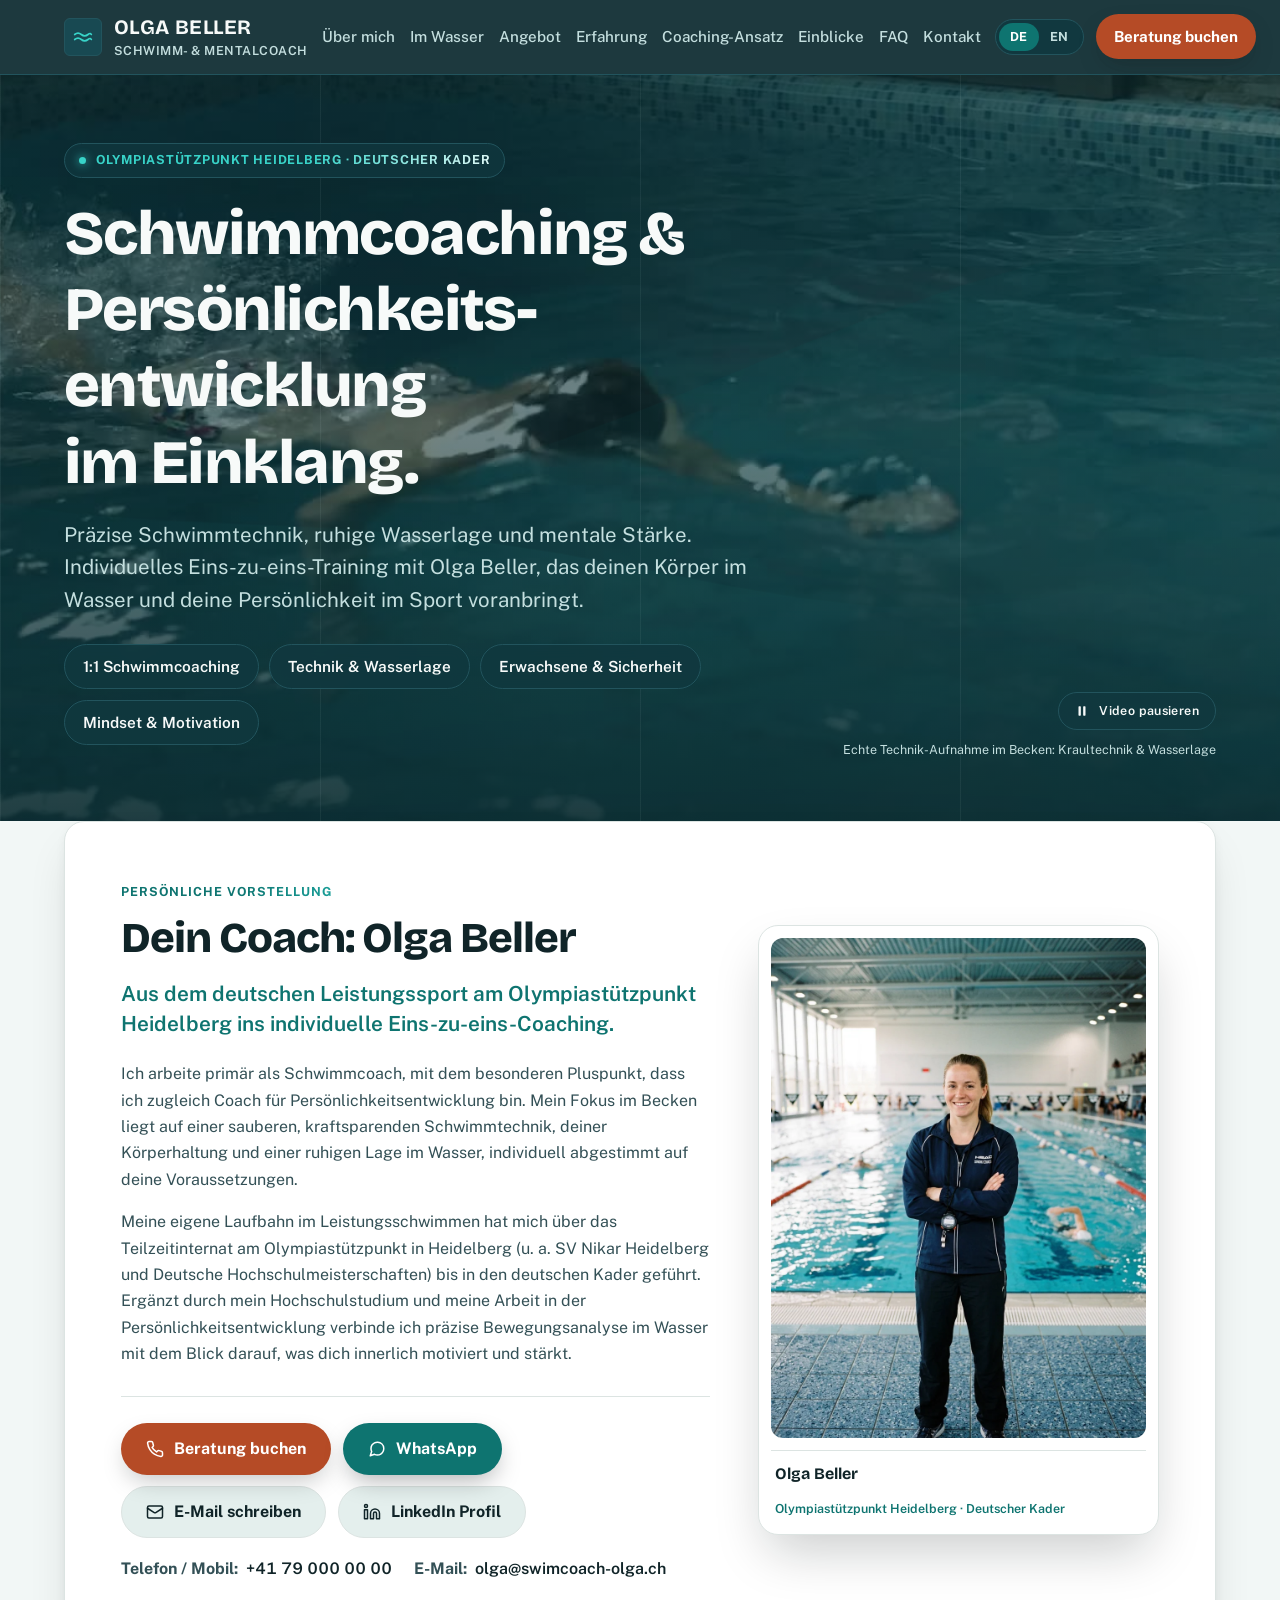
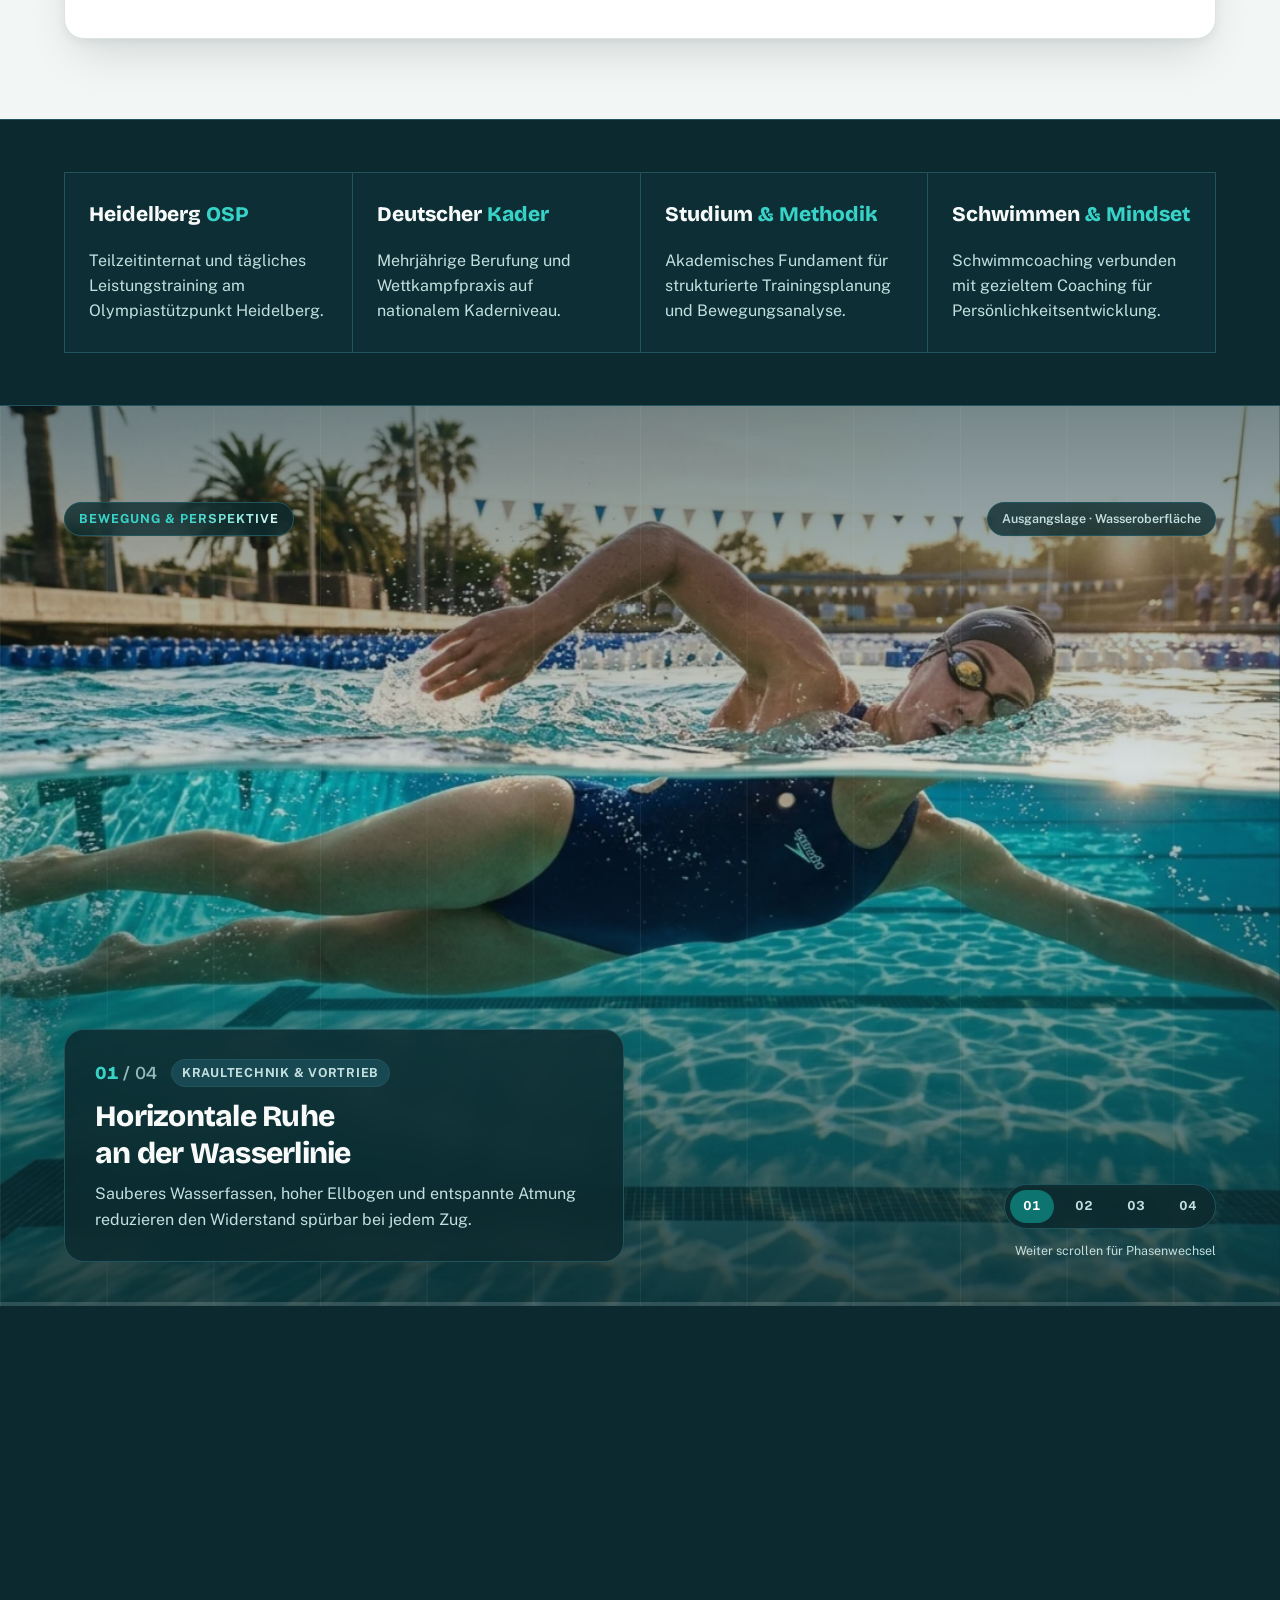
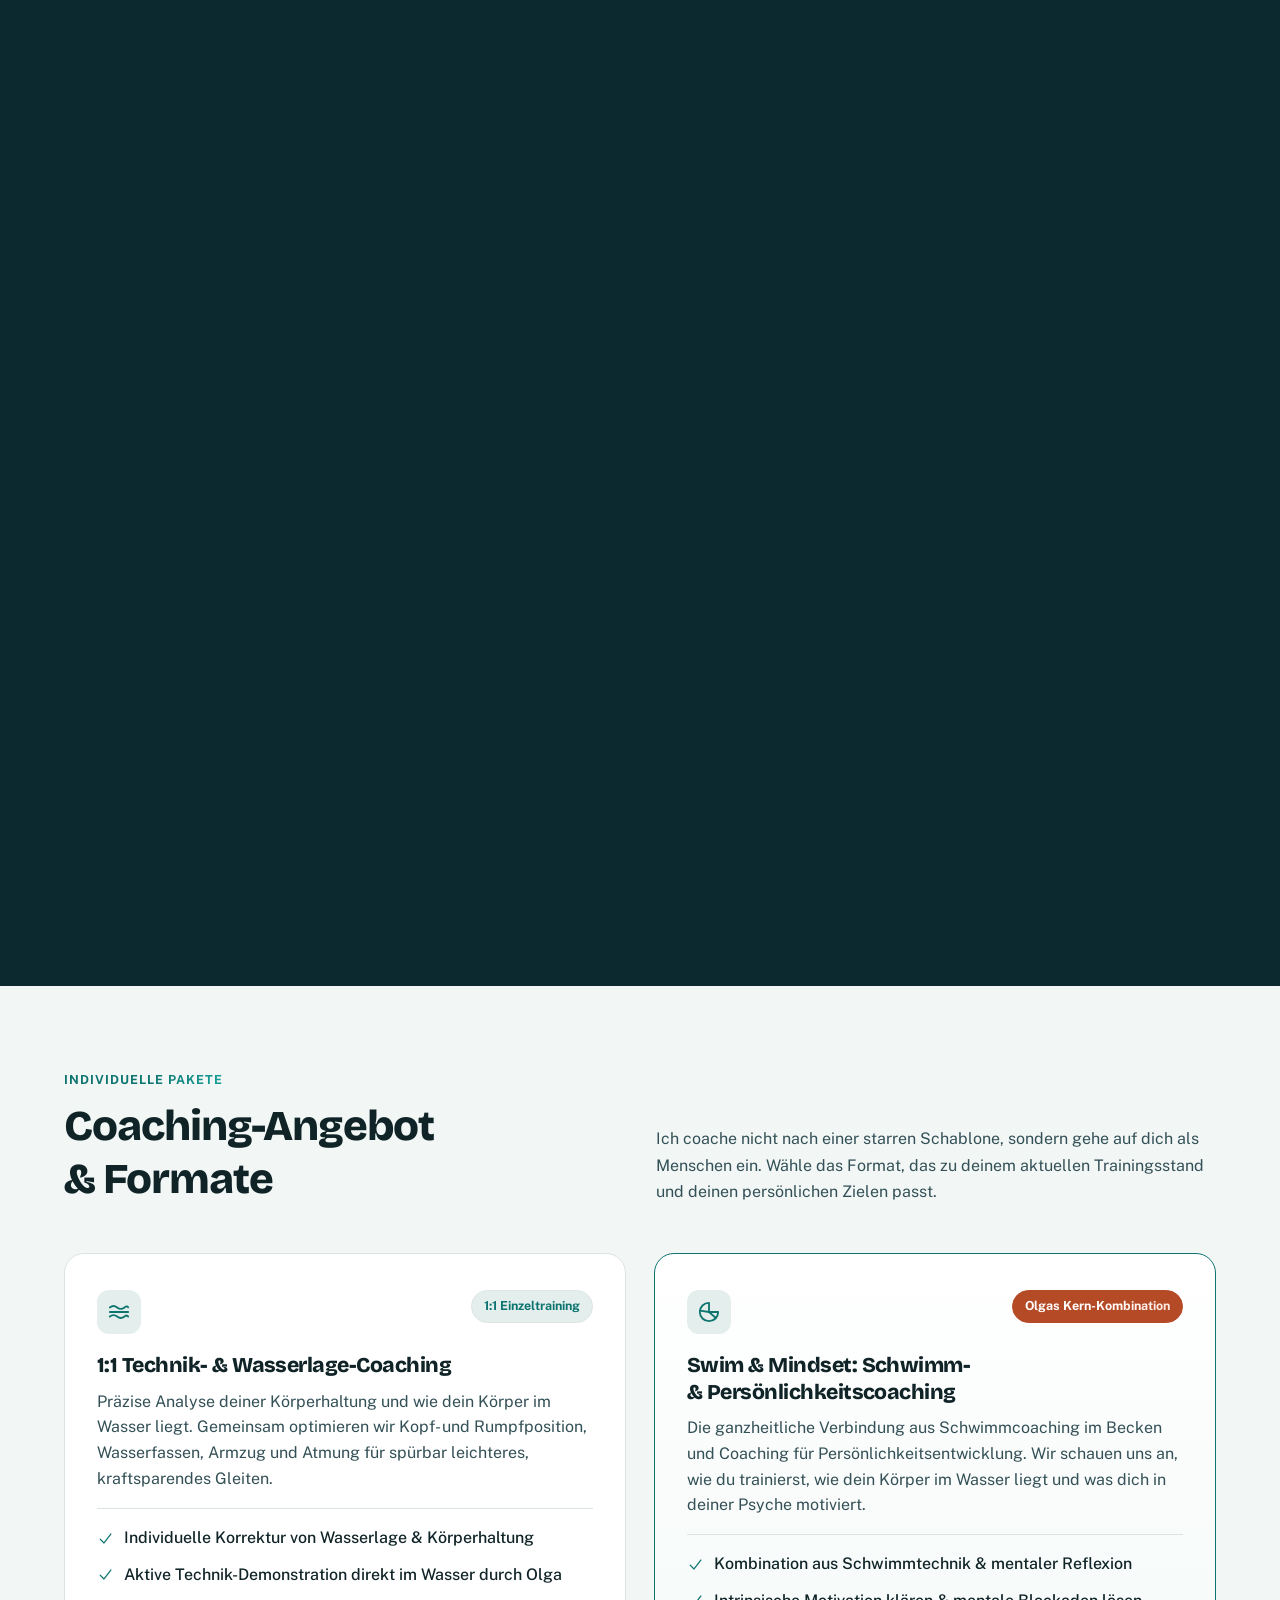
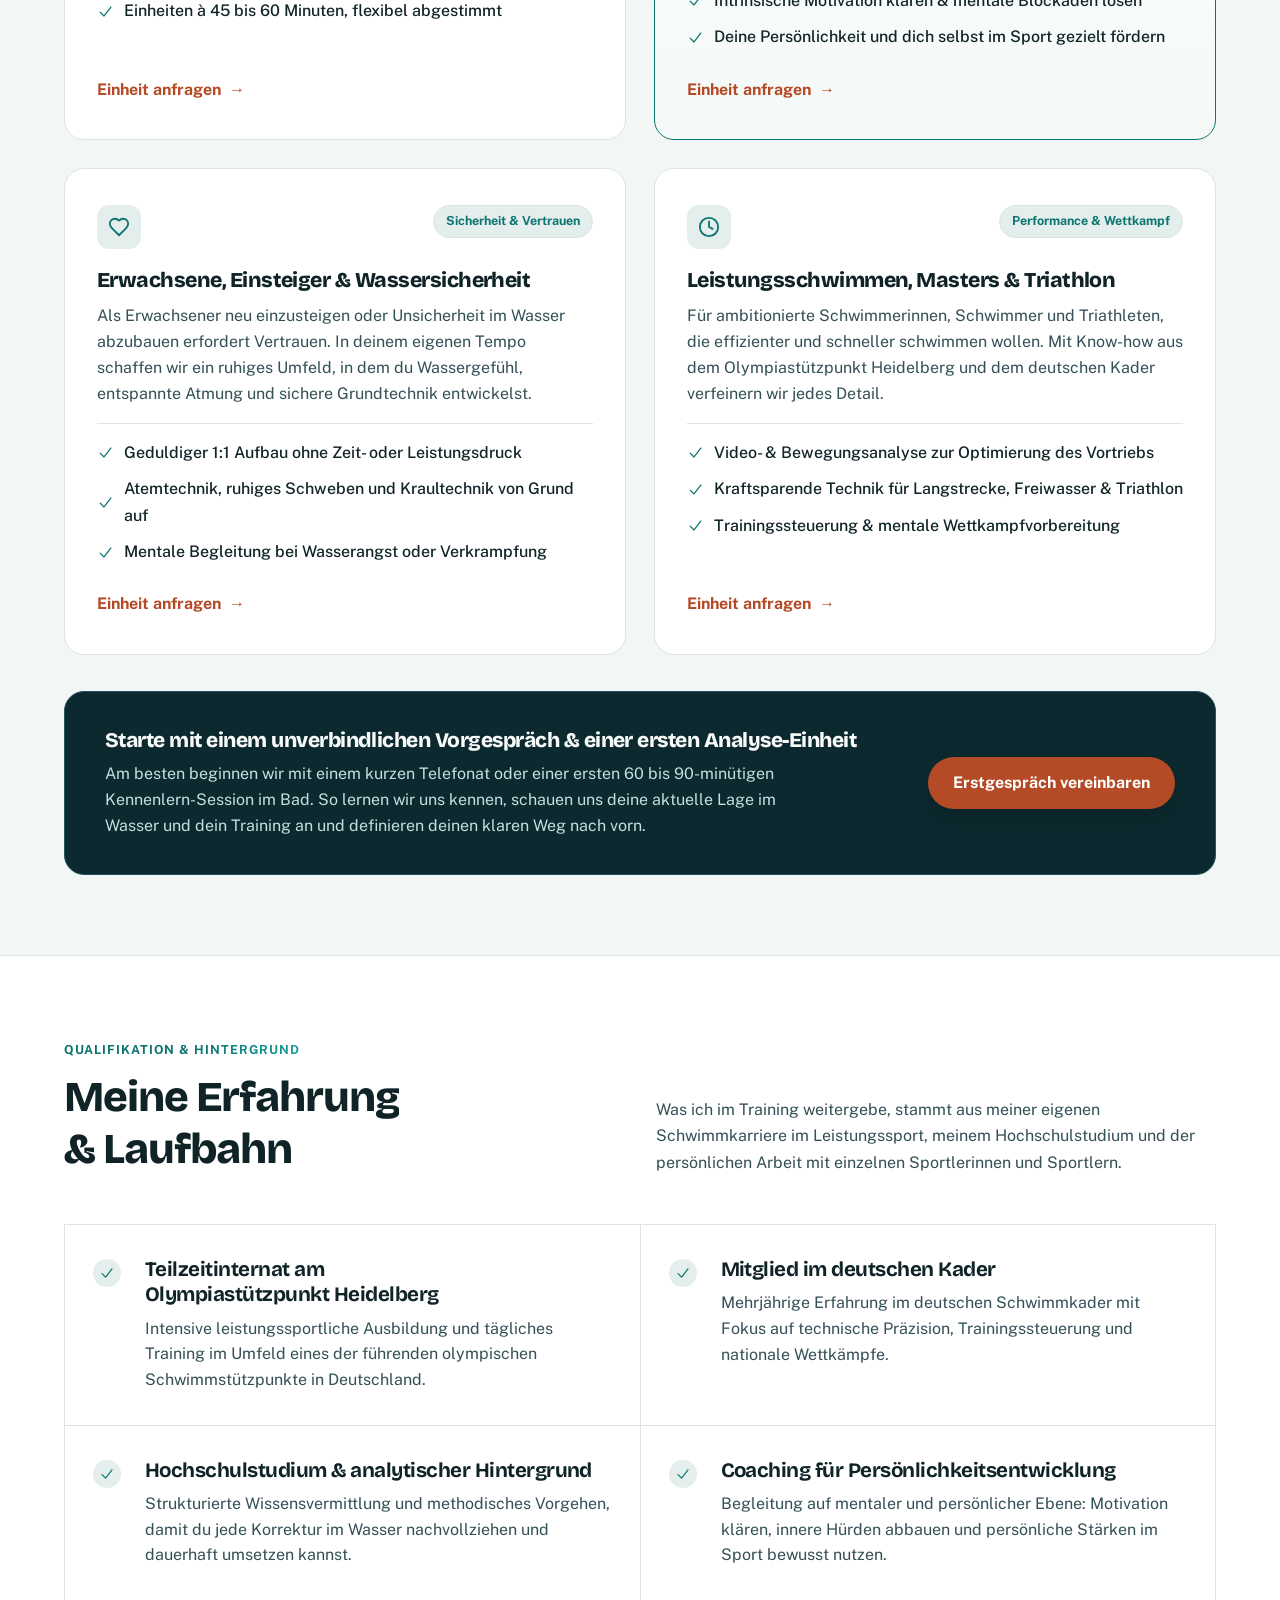
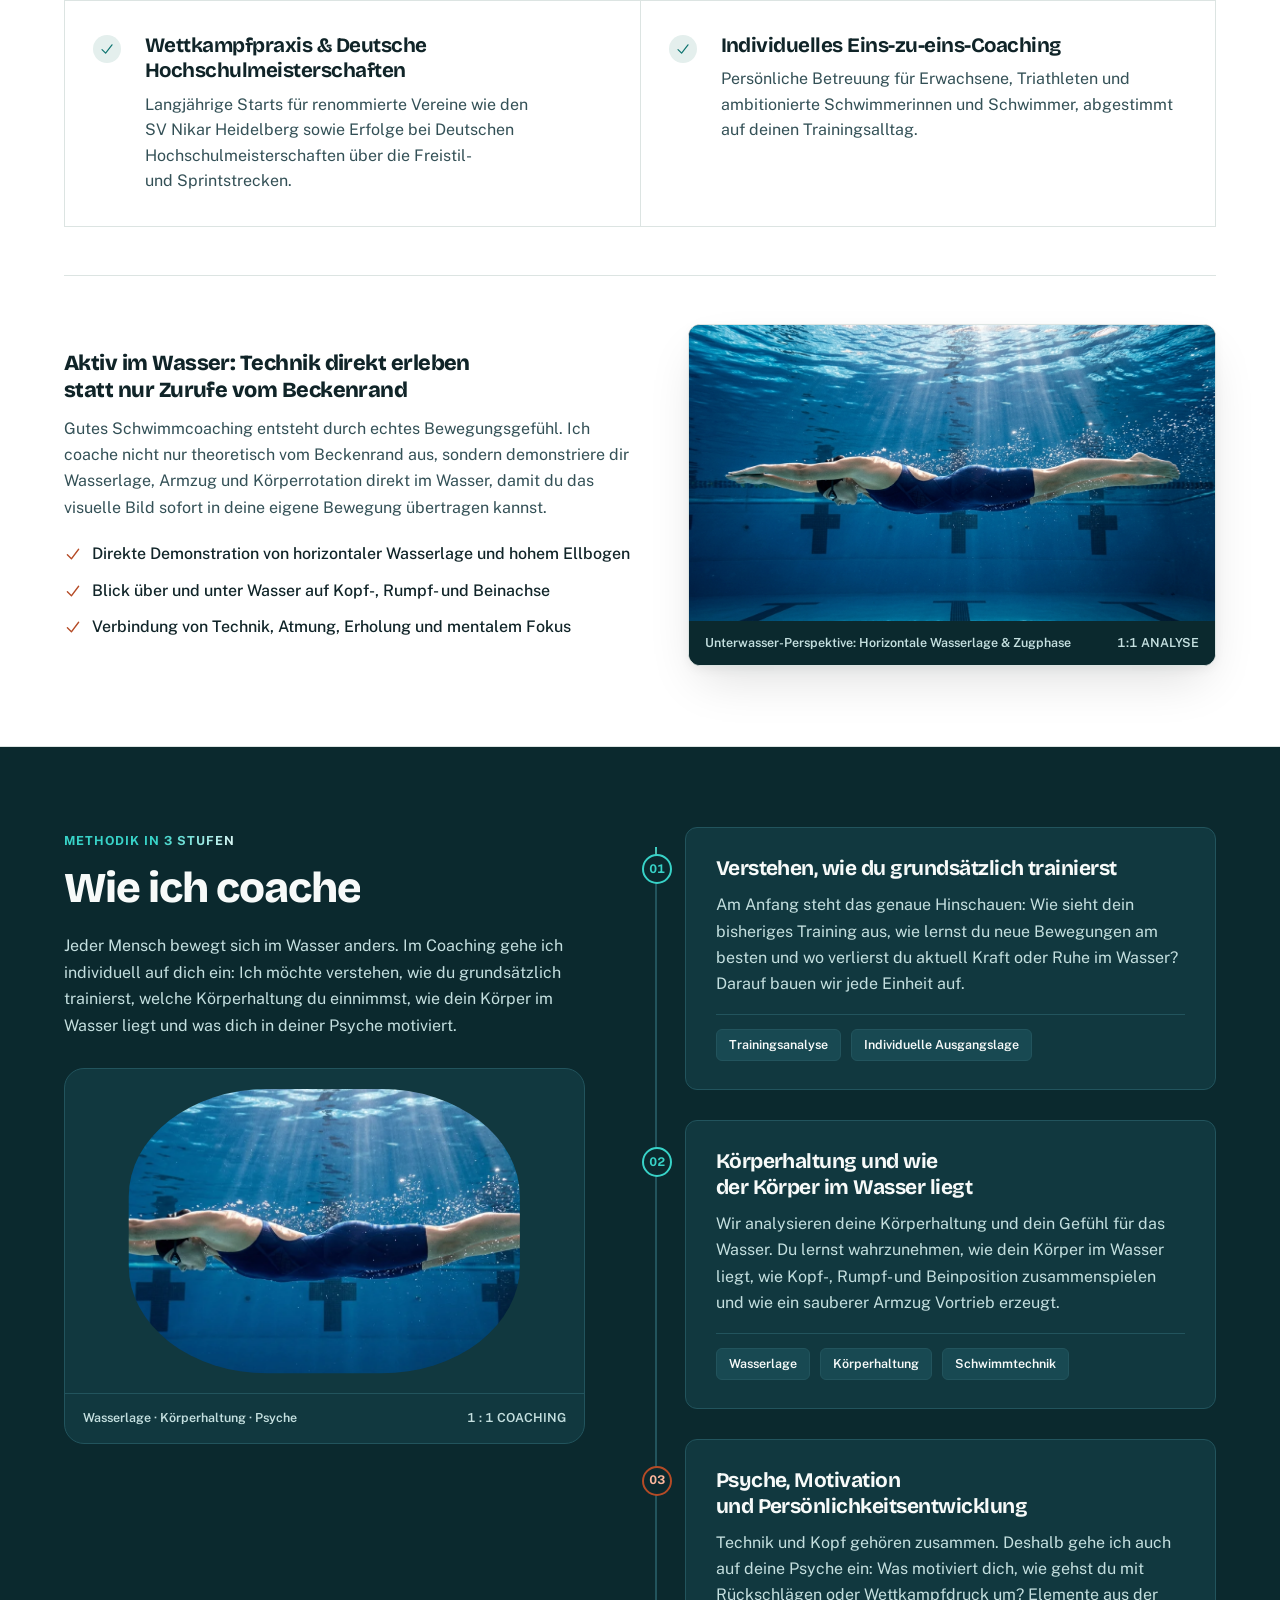
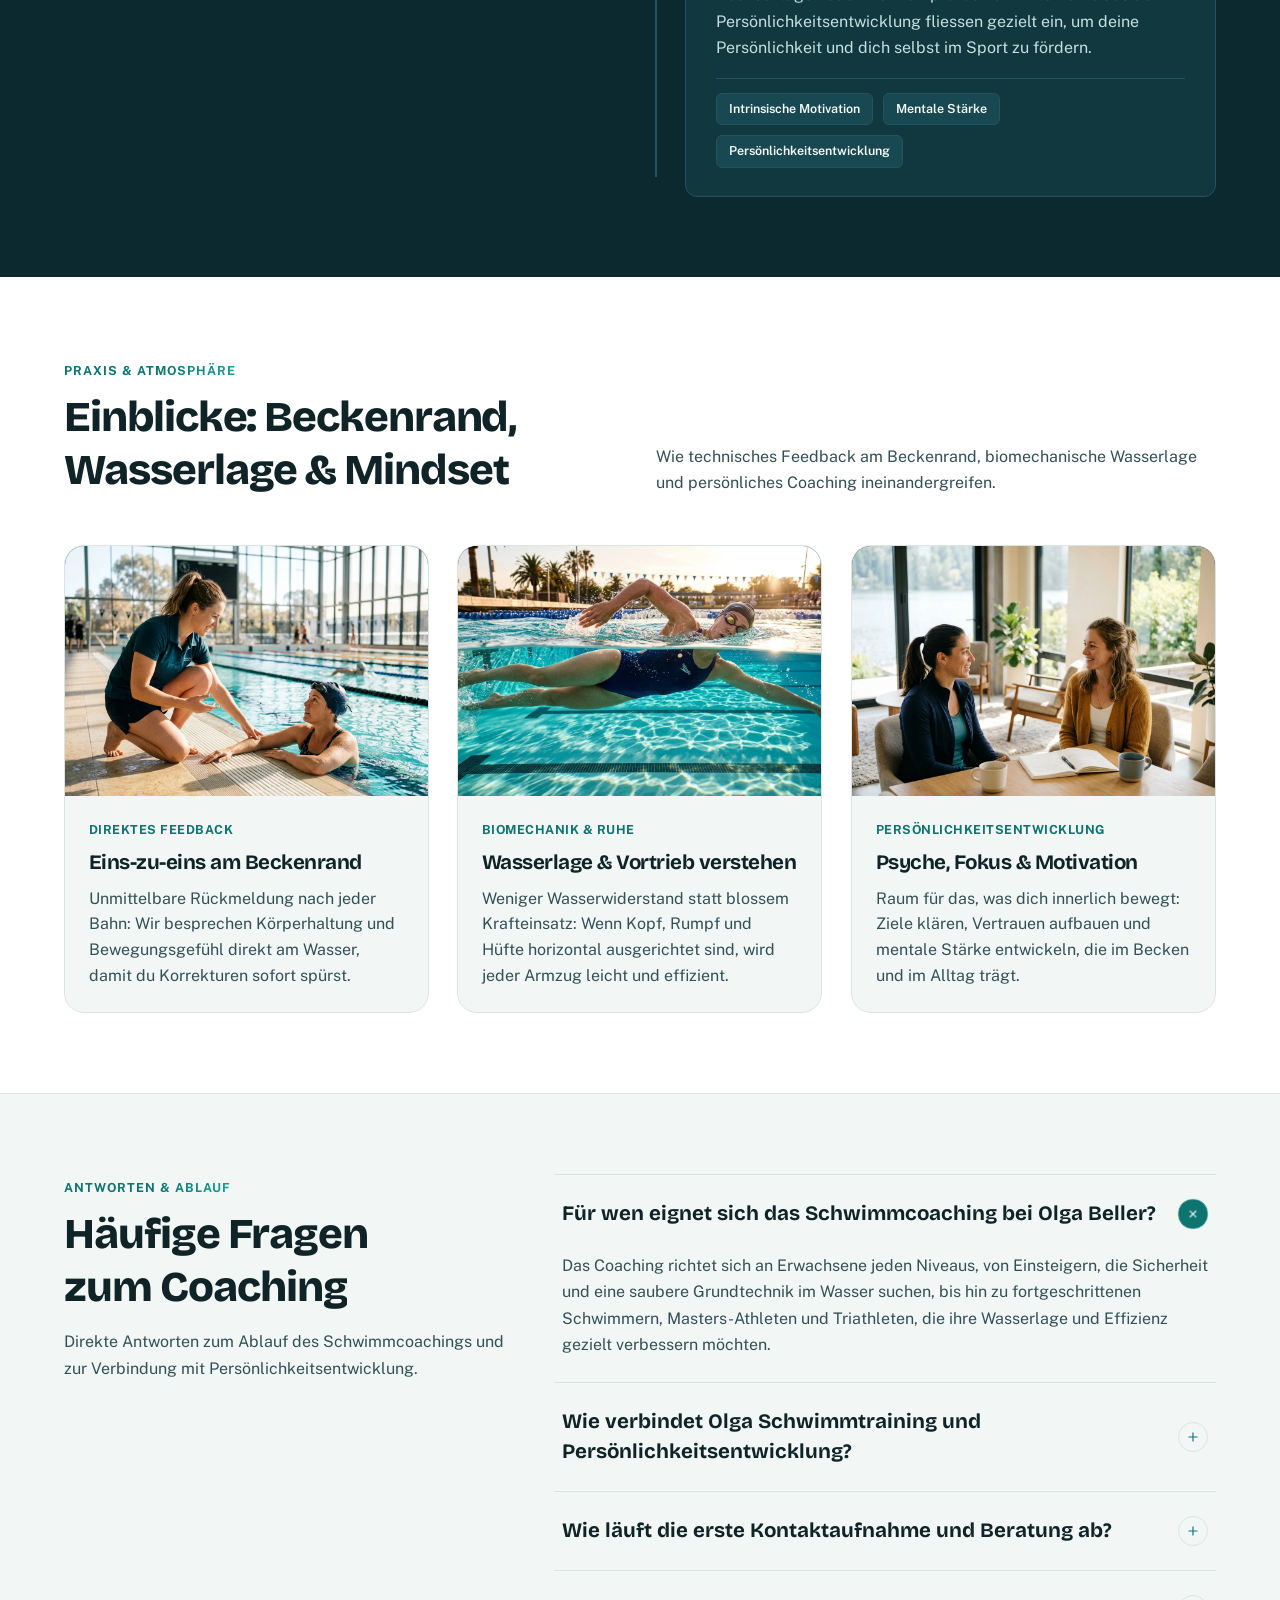
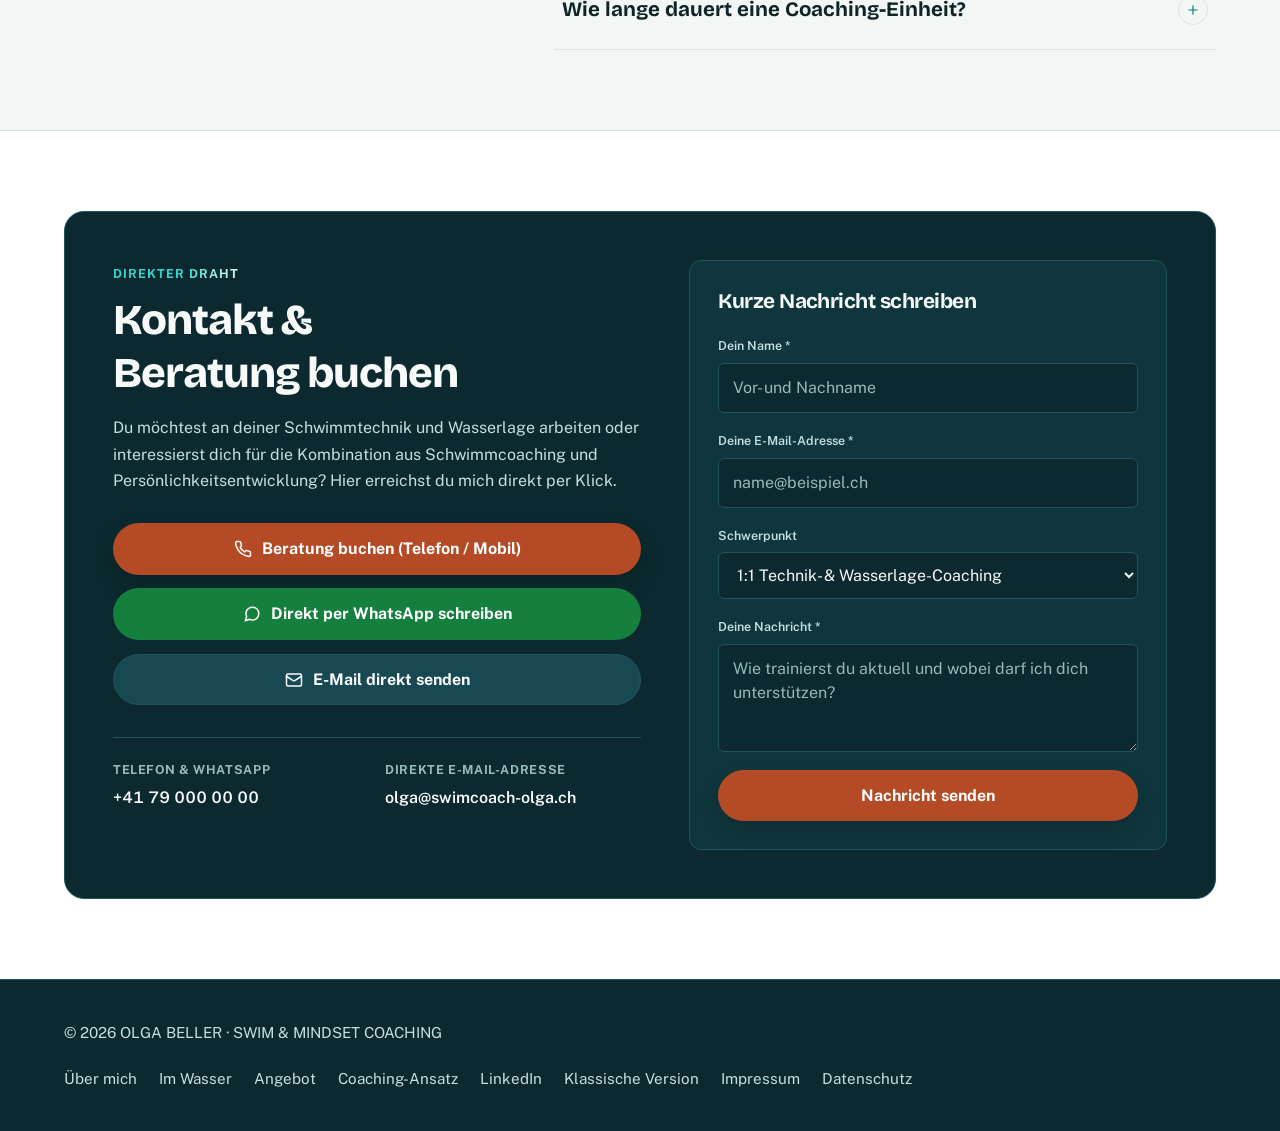
==== v2.html @ feefb253 "Deploy V2 preview (Lenis + React Bits + GSAP SVG Mask Transitions)" ====
<!DOCTYPE html>
<html lang="de">
<head>
  <meta charset="UTF-8">
  <meta name="viewport" content="width=device-width, initial-scale=1.0">
  <title>Olga Beller — Schwimmcoach &amp; Persönlichkeitsentwicklung | Swim &amp; Mindset (V2)</title>
  <meta name="description" content="Individuelles 1:1 Schwimmcoaching und Coaching für Persönlichkeitsentwicklung mit Olga Beller. Erfahrung aus dem Teilzeitinternat am Olympiastützpunkt Heidelberg, dem deutschen Kader und Hochschulstudium.">
  <meta name="robots" content="index, follow">
  <link rel="canonical" href="https://olga-swimcoach.ch/v2.html">
  <link rel="alternate" hreflang="de" href="https://olga-swimcoach.ch/v2.html">
  <link rel="alternate" hreflang="en" href="https://olga-swimcoach.ch/v2.html?lang=en">

  <meta property="og:type" content="website">
  <meta property="og:title" content="Olga Beller — Schwimmcoach &amp; Persönlichkeitsentwicklung">
  <meta property="og:description" content="Präzise Schwimmtechnik, ruhige Wasserlage und mentale Klarheit. Eins-zu-eins-Coaching mit Olga Beller.">
  <meta property="og:image" content="https://olga-swimcoach.ch/assets/img/og-image.jpg">
  <meta name="theme-color" content="#0b292e">

  <link rel="icon" type="image/svg+xml" href="assets/img/favicon.svg">
  <link rel="preload" href="assets/fonts/bricolage-grotesque-latin.woff2" as="font" type="font/woff2" crossorigin>
  <link rel="preload" href="assets/fonts/public-sans-latin.woff2" as="font" type="font/woff2" crossorigin>
  <link rel="stylesheet" href="assets/css/v2.css">
</head>
<body>
  <div id="root"></div>
  <script defer src="assets/js/v2.bundle.js"></script>
</body>
</html>
---- assets/css/v2.css ----
/* ==========================================================================
   OLGA BELLER — Swim & Mindset Coaching (V2 Interactive Edition)
   Tools: Lenis Smooth Scroll + React Bits UI + GSAP SVG Mask Transitions
   Design System: Aegean Lagoon & Warm Alabaster Clarity
   ========================================================================== */

@font-face {
  font-family: "Bricolage Grotesque";
  src: url("../fonts/bricolage-grotesque-latin.woff2") format("woff2");
  font-weight: 200 800;
  font-style: normal;
  font-display: swap;
}

@font-face {
  font-family: "Public Sans";
  src: url("../fonts/public-sans-latin.woff2") format("woff2");
  font-weight: 100 900;
  font-style: normal;
  font-display: swap;
}

:root {
  /* Surface Palette — Aegean Lagoon & Mineral Sea-Glass */
  --color-abyss: #0b292e;
  --color-abyss-elevated: #11383f;
  --color-abyss-surface: #184952;
  --color-deck: #f2f7f6;
  --color-deck-tint: #e4efed;
  --color-paper: #ffffff;

  /* Typography Ink Tokens */
  --color-ink: #102428;
  --color-ink-secondary: #335056;
  --color-ink-muted: #4e6b71;
  --color-ink-on-dark: #f7faf9;
  --color-ink-on-dark-secondary: #c4dfdf;
  --color-ink-on-dark-muted: #94baba;

  /* Accent & Action Tokens — Lagoon Teal + Warm Terracotta Copper (CTA-only) */
  --color-hydro: #0e7470;
  --color-hydro-bright: #38d3c8;
  --color-signal: #b54b26;
  --color-signal-hover: #993c1c;
  --color-whatsapp: #15803d;
  --color-whatsapp-hover: #166534;

  /* Structural 1px Hairline Rules */
  --rule-light: #dce4e2;
  --rule-dark: #22545d;

  /* Unified Typography */
  --font-display: "Bricolage Grotesque", -apple-system, BlinkMacSystemFont, "Segoe UI", sans-serif;
  --font-body: "Public Sans", -apple-system, BlinkMacSystemFont, "Segoe UI", sans-serif;

  /* Shadows */
  --shadow-dossier: 0 22px 48px -12px rgba(10, 16, 17, 0.14), 0 4px 12px -2px rgba(10, 16, 17, 0.07);
  --shadow-portrait: 0 24px 52px -10px rgba(10, 16, 17, 0.22);
  --shadow-cta: 0 10px 24px -6px rgba(10, 16, 17, 0.26);
  --shadow-cta-dark: 0 10px 24px -6px rgba(10, 16, 17, 0.34);

  /* Radii */
  --radius-sm: 6px;
  --radius-md: 12px;
  --radius-lg: 20px;
  --radius-pill: 9999px;

  /* Motion Tokens */
  --duration-fast: 140ms;
  --duration-default: 220ms;
  --duration-slow: 360ms;
  --ease-out: cubic-bezier(0.0, 0.0, 0.2, 1);
  --ease-in-out: cubic-bezier(0.4, 0.0, 0.2, 1);
  --ease-out-expo: cubic-bezier(0.16, 1, 0.3, 1);

  /* Layout Variables */
  --tweak-hero-min-h: 600px;
  --tweak-dossier-overlap: -56px;
  --tweak-section-pad-y: 80px;
  --tweak-container-max: 1200px;
}

/* ==========================================================================
   Lenis Official CSS & Global Resets (overflow-x: clip preserves sticky/pin)
   ========================================================================== */

*,
*::before,
*::after {
  box-sizing: border-box;
}

html.lenis,
html.lenis body {
  height: auto;
}

.lenis.lenis-smooth {
  scroll-behavior: auto !important;
}

.lenis:not(.lenis-autoToggle).lenis-stopped {
  overflow: clip;
}

.lenis [data-lenis-prevent],
.lenis [data-lenis-prevent-wheel],
.lenis [data-lenis-prevent-touch] {
  overscroll-behavior: contain;
}

.lenis.lenis-smooth iframe {
  pointer-events: none;
}

html {
  background-color: var(--color-abyss);
  color: var(--color-ink);
  font-family: var(--font-body);
  font-size: 16px;
  line-height: 1.65;
  -webkit-font-smoothing: antialiased;
  -moz-osx-font-smoothing: grayscale;
  scrollbar-color: var(--color-hydro) var(--color-abyss);
  scrollbar-width: thin;
  caret-color: var(--color-signal);
  overflow-x: clip;
}

body {
  margin: 0;
  background-color: var(--color-deck);
  color: var(--color-ink);
  font-family: var(--font-body);
  overflow-x: clip;
  line-height: 1.65;
}

::-webkit-scrollbar {
  width: 10px;
}

::-webkit-scrollbar-track {
  background: var(--color-abyss);
}

::-webkit-scrollbar-thumb {
  background: var(--rule-dark);
  border-radius: var(--radius-sm);
  border: 2px solid var(--color-abyss);
}

::-webkit-scrollbar-thumb:hover {
  background: var(--color-hydro-bright);
}

::selection {
  background-color: var(--color-hydro);
  color: var(--color-paper);
}

:focus-visible {
  outline: 2px solid var(--color-hydro-bright);
  outline-offset: 3px;
}

button,
input,
select,
textarea {
  font-family: var(--font-body);
  line-height: 1.5;
}

img,
video {
  display: block;
  max-width: 100%;
  height: auto;
}

figure {
  margin: 0;
}

a {
  color: inherit;
  text-decoration-thickness: 1px;
  text-underline-offset: 0.22em;
  transition:
    color var(--duration-default) var(--ease-out),
    background-color var(--duration-default) var(--ease-out),
    border-color var(--duration-default) var(--ease-out),
    transform var(--duration-default) var(--ease-out-expo);
}

h1,
h2,
h3 {
  font-family: var(--font-display);
  margin: 0;
  text-wrap: balance;
  letter-spacing: -0.025em;
  line-height: 1.24;
  overflow-wrap: break-word;
}

p {
  margin: 0;
  max-width: 68ch;
  text-wrap: pretty;
  overflow-wrap: break-word;
}

.video-banner-grid > *,
.coach-grid > *,
.achievements-grid > *,
.services-grid > *,
.consultation-banner-grid > *,
.section-header-split > *,
.experience-ledger > *,
.experience-item-row > *,
.inwater-grid > *,
.how-layout > *,
.insights-grid > *,
.faq-layout > *,
.contact-box-v2 > *,
.direct-credentials > *,
.svg-reel-bottom-bar > * {
  min-width: 0;
}

.tabular {
  font-family: var(--font-body);
  font-variant-numeric: tabular-nums;
}

.svg-mask-defs {
  position: absolute;
  width: 0;
  height: 0;
  pointer-events: none;
  overflow: hidden;
}

.skip-link {
  position: absolute;
  top: -100px;
  left: 16px;
  z-index: 1000;
  background: var(--color-signal);
  color: var(--color-paper);
  padding: 10px 18px;
  border-radius: var(--radius-sm);
  font-weight: 600;
  text-decoration: none;
}

.skip-link:focus {
  top: 16px;
}

.container {
  width: 100%;
  max-width: var(--tweak-container-max);
  margin-left: auto;
  margin-right: auto;
  padding-left: 24px;
  padding-right: 24px;
}

@media (max-width: 640px) {
  .container {
    padding-left: 16px;
    padding-right: 16px;
  }
}

/* Global Lenis Top Scroll Progress Bar */
.page-scroll-track {
  position: fixed;
  top: 0;
  left: 0;
  right: 0;
  height: 3px;
  z-index: 200;
  background: transparent;
  pointer-events: none;
}

.page-scroll-fill {
  width: 100%;
  height: 100%;
  background: linear-gradient(90deg, var(--color-hydro-bright) 0%, var(--color-signal) 100%);
  transform-origin: left center;
  transform: scaleX(0);
}

/* ==========================================================================
   React Bits Primitives (Aurora, SplitText, BlurText, ShinyText, Spotlight, Tilt, Magnet)
   ========================================================================== */

.rb-aurora {
  position: absolute;
  inset: 0;
  width: 100%;
  height: 100%;
  pointer-events: none;
}

.rb-split-word {
  display: inline-block;
  max-width: 100%;
  overflow: hidden;
  vertical-align: bottom;
  padding-bottom: 0.08em;
  margin-bottom: -0.08em;
  hyphens: manual;
  overflow-wrap: break-word;
}

.rb-split-word-inner {
  display: inline-block;
  max-width: 100%;
  hyphens: manual;
  overflow-wrap: break-word;
  will-change: transform, opacity;
}

.rb-blur-word {
  display: inline-block;
  will-change: filter, opacity, transform;
}

@keyframes rb-shimmer {
  0% {
    background-position: 120% 50%;
  }
  100% {
    background-position: -20% 50%;
  }
}

.rb-shiny-text {
  display: inline-block;
  background-size: 220% 100%;
  -webkit-background-clip: text;
  background-clip: text;
  color: transparent;
  animation: rb-shimmer var(--shiny-duration, 4.5s) ease-in-out infinite;
}

.rb-shiny-on-dark {
  background-image: linear-gradient(
    110deg,
    var(--color-hydro-bright) 25%,
    #ffffff 50%,
    var(--color-hydro-bright) 75%
  );
}

.rb-shiny-on-light {
  background-image: linear-gradient(
    110deg,
    var(--color-hydro) 25%,
    #1ca7a0 50%,
    var(--color-hydro) 75%
  );
}

.service-card-featured .service-badge .rb-shiny-text {
  background-image: linear-gradient(
    110deg,
    #ffffff 25%,
    #ffe5dc 50%,
    #ffffff 75%
  );
}

/* SpotlightCard */
.rb-spotlight-card {
  position: relative;
  overflow: hidden;
  --spot-x: -999px;
  --spot-y: -999px;
  --spot-color: rgba(14, 116, 112, 0.11);
  transition:
    transform var(--duration-slow) var(--ease-out-expo),
    box-shadow var(--duration-slow) var(--ease-out-expo),
    border-color var(--duration-default) var(--ease-out);
}

.rb-spotlight-glow {
  position: absolute;
  inset: 0;
  pointer-events: none;
  z-index: 1;
  opacity: 0;
  background: radial-gradient(
    420px circle at var(--spot-x) var(--spot-y),
    var(--spot-color),
    transparent 72%
  );
  transition: opacity var(--duration-default) var(--ease-out);
}

.rb-spotlight-card:hover .rb-spotlight-glow {
  opacity: 1;
}

.rb-spotlight-inner {
  position: relative;
  z-index: 2;
  height: 100%;
  display: flex;
  flex-direction: column;
  justify-content: space-between;
  gap: 20px;
}

/* TiltedCard */
.rb-tilted-wrap {
  perspective: 1000px;
}

.rb-tilted-inner {
  position: relative;
  transform-style: preserve-3d;
  transform-origin: center center;
  will-change: transform;
  border-radius: var(--radius-lg);
}

.rb-tilted-glare {
  position: absolute;
  inset: 0;
  border-radius: inherit;
  pointer-events: none;
  opacity: 0;
  --glare-x: 50%;
  --glare-y: 50%;
  background: radial-gradient(
    360px circle at var(--glare-x) var(--glare-y),
    rgba(255, 255, 255, 0.24),
    rgba(56, 211, 200, 0.06) 40%,
    transparent 70%
  );
  transition: opacity var(--duration-default) var(--ease-out);
}

/* Magnet */
.rb-magnet {
  display: inline-flex;
  will-change: transform;
}

/* Section Kicker */
.section-kicker {
  display: inline-flex;
  align-items: center;
  gap: 8px;
  font-family: var(--font-body);
  font-size: 0.78rem;
  font-weight: 700;
  letter-spacing: 0.08em;
  text-transform: uppercase;
  color: var(--color-hydro);
  margin-bottom: 10px;
}

.section-kicker-dark {
  color: var(--color-hydro-bright);
}

/* ==========================================================================
   Sticky Navigation Header
   ========================================================================== */

.site-header {
  position: sticky;
  top: 0;
  z-index: 120;
  background-color: rgba(11, 41, 46, 0.92);
  backdrop-filter: blur(14px);
  border-bottom: 1px solid var(--rule-dark);
}

.nav-bar {
  display: flex;
  align-items: center;
  justify-content: space-between;
  min-height: 74px;
  gap: 14px;
}

.brand-link {
  display: inline-flex;
  align-items: center;
  gap: 12px;
  text-decoration: none;
  color: var(--color-ink-on-dark);
  flex-shrink: 0;
}

.brand-mark {
  display: inline-flex;
  align-items: center;
  justify-content: center;
  width: 38px;
  height: 38px;
  border-radius: var(--radius-sm);
  background-color: var(--color-abyss-surface);
  border: 1px solid var(--rule-dark);
  color: var(--color-hydro-bright);
  flex-shrink: 0;
}

.brand-text {
  display: flex;
  flex-direction: column;
  gap: 2px;
  line-height: 1.3;
  white-space: nowrap;
}

.brand-name {
  font-family: var(--font-display);
  font-weight: 700;
  font-size: 1.28rem;
  letter-spacing: 0.02em;
  color: var(--color-ink-on-dark);
}

.brand-role {
  font-family: var(--font-body);
  font-size: 0.78rem;
  font-weight: 600;
  letter-spacing: 0.04em;
  text-transform: uppercase;
  color: var(--color-ink-on-dark-secondary);
}

.nav-links {
  display: flex;
  align-items: center;
  gap: 15px;
  list-style: none;
  margin: 0;
  padding: 0;
}

.nav-links a {
  text-decoration: none;
  font-size: 0.95rem;
  font-weight: 500;
  color: var(--color-ink-on-dark-secondary);
  padding: 6px 0;
  white-space: nowrap;
}

.nav-links a:hover,
.nav-links a:focus-visible {
  color: var(--color-paper);
}

.nav-actions {
  display: flex;
  align-items: center;
  gap: 12px;
  flex-shrink: 0;
}

.lang-switch {
  display: inline-flex;
  align-items: center;
  border: 1px solid var(--rule-dark);
  border-radius: var(--radius-pill);
  padding: 3px;
  background-color: var(--color-abyss-elevated);
}

.lang-btn {
  appearance: none;
  border: 0;
  background: transparent;
  color: var(--color-ink-on-dark-secondary);
  font-family: var(--font-body);
  font-size: 0.78rem;
  font-weight: 700;
  letter-spacing: 0.04em;
  padding: 5px 11px;
  border-radius: var(--radius-pill);
  cursor: pointer;
  transition:
    background-color var(--duration-fast) var(--ease-out),
    color var(--duration-fast) var(--ease-out);
}

.lang-btn[aria-pressed="true"] {
  background-color: var(--color-hydro);
  color: var(--color-paper);
}

.lang-btn:hover:not([aria-pressed="true"]) {
  color: var(--color-paper);
}

.nav-cta {
  display: inline-flex;
  align-items: center;
  justify-content: center;
  background-color: var(--color-signal);
  color: var(--color-paper);
  font-weight: 700;
  font-size: 0.95rem;
  padding: 10px 18px;
  border-radius: var(--radius-pill);
  text-decoration: none;
  box-shadow: var(--shadow-cta);
  white-space: nowrap;
}

.nav-cta:hover {
  background-color: var(--color-signal-hover);
}

.mobile-menu-btn {
  display: none;
  appearance: none;
  border: 1px solid var(--rule-dark);
  background: var(--color-abyss-elevated);
  color: var(--color-ink-on-dark);
  border-radius: var(--radius-sm);
  padding: 8px 10px;
  cursor: pointer;
}

@media (max-width: 1120px) {
  .nav-bar > nav {
    position: absolute;
  }
  .nav-links {
    display: none;
  }
  .nav-links.is-open {
    display: flex;
    flex-direction: column;
    align-items: flex-start;
    position: fixed;
    top: 74px;
    left: 0;
    right: 0;
    background-color: var(--color-abyss);
    border-bottom: 1px solid var(--rule-dark);
    padding: 20px 24px;
    gap: 14px;
  }
  .mobile-menu-btn {
    display: inline-flex;
    align-items: center;
    justify-content: center;
  }
  .nav-cta-desktop {
    display: none;
  }
}

/* ==========================================================================
   1. Hero Video Banner + Aurora + SplitText + BlurText
   ========================================================================== */

.video-banner {
  position: relative;
  min-height: var(--tweak-hero-min-h);
  background-color: var(--color-abyss);
  color: var(--color-ink-on-dark);
  overflow: hidden;
  display: flex;
  align-items: flex-end;
  padding-top: 68px;
  padding-bottom: 116px;
}

.video-banner-media {
  position: absolute;
  inset: 0;
  z-index: 1;
}

.video-banner-media video {
  width: 100%;
  height: 100%;
  object-fit: cover;
  object-position: center 45%;
  opacity: 0.68;
  transform-origin: center center;
}

.hero-aurora-layer {
  z-index: 2;
  opacity: 0.72;
}

.video-banner-scrim {
  position: absolute;
  inset: 0;
  z-index: 3;
  background: linear-gradient(
    180deg,
    rgba(11, 41, 46, 0.52) 0%,
    rgba(11, 41, 46, 0.38) 45%,
    rgba(11, 41, 46, 0.93) 100%
  );
}

.video-banner-lanes {
  position: absolute;
  inset: 0;
  z-index: 4;
  background-image: linear-gradient(to right, rgba(196, 223, 223, 0.07) 1px, transparent 1px);
  background-size: 25% 100%;
  pointer-events: none;
}

.video-banner-content {
  position: relative;
  z-index: 5;
  width: 100%;
}

.video-banner-grid {
  display: grid;
  grid-template-columns: 1fr auto;
  align-items: end;
  gap: 32px;
}

.hero-kicker-badge {
  display: inline-flex;
  align-items: center;
  gap: 10px;
  padding: 6px 14px;
  border-radius: var(--radius-pill);
  background-color: rgba(17, 56, 63, 0.82);
  border: 1px solid var(--rule-dark);
  font-size: 0.78rem;
  font-weight: 700;
  letter-spacing: 0.06em;
  text-transform: uppercase;
  margin-bottom: 18px;
  backdrop-filter: blur(8px);
}

.hero-kicker-dot {
  width: 7px;
  height: 7px;
  border-radius: var(--radius-pill);
  background-color: var(--color-hydro-bright);
  box-shadow: 0 0 10px var(--color-hydro-bright);
}

.video-banner-title {
  font-size: 3.85rem;
  font-weight: 800;
  color: var(--color-ink-on-dark);
  max-width: 24ch;
  margin-bottom: 18px;
}

.video-banner-sub {
  font-size: 1.28rem;
  color: var(--color-ink-on-dark-secondary);
  max-width: 58ch;
  line-height: 1.58;
}

.hero-topic-pills {
  margin-top: 28px;
  display: flex;
  flex-wrap: wrap;
  gap: 10px;
  list-style: none;
  padding: 0;
}

.hero-topic-pill {
  display: inline-flex;
  align-items: center;
  background-color: rgba(17, 56, 63, 0.88);
  color: var(--color-ink-on-dark);
  border: 1px solid var(--rule-dark);
  border-radius: var(--radius-pill);
  padding: 9px 18px;
  font-size: 0.96rem;
  font-weight: 600;
  text-decoration: none;
  backdrop-filter: blur(8px);
}

.hero-topic-pill:hover {
  background-color: var(--color-hydro);
  border-color: var(--color-hydro-bright);
  color: var(--color-paper);
}

.video-control-cluster {
  display: flex;
  flex-direction: column;
  align-items: flex-end;
  gap: 10px;
}

.video-toggle-btn {
  display: inline-flex;
  align-items: center;
  gap: 10px;
  background-color: rgba(17, 56, 63, 0.88);
  color: var(--color-ink-on-dark);
  border: 1px solid var(--rule-dark);
  border-radius: var(--radius-pill);
  padding: 9px 16px;
  font-size: 0.78rem;
  font-weight: 600;
  letter-spacing: 0.03em;
  cursor: pointer;
  transition:
    border-color var(--duration-fast) var(--ease-out),
    background-color var(--duration-fast) var(--ease-out);
}

.video-toggle-btn:hover {
  border-color: var(--color-hydro-bright);
  background-color: var(--color-abyss-surface);
}

.video-caption {
  font-size: 0.78rem;
  color: var(--color-ink-on-dark-secondary);
}

@media (max-width: 768px) {
  .video-banner {
    min-height: 480px;
    padding-bottom: 88px;
  }
  .video-banner-title {
    font-size: 2.55rem;
  }
  .video-banner-sub {
    font-size: 1rem;
  }
  .video-banner-grid {
    grid-template-columns: 1fr;
    align-items: start;
  }
  .video-control-cluster {
    align-items: flex-start;
  }
}

/* ==========================================================================
   2. Meet Your Coach: Olga Beller (#about)
   ========================================================================== */

.coach-section {
  position: relative;
  z-index: 10;
  padding-bottom: var(--tweak-section-pad-y);
  background-color: var(--color-deck);
}

.coach-dossier {
  margin-top: var(--tweak-dossier-overlap);
  background-color: var(--color-paper);
  border: 1px solid var(--rule-light);
  border-radius: var(--radius-lg);
  box-shadow: var(--shadow-dossier);
  padding: 48px;
}

.coach-grid {
  display: grid;
  grid-template-columns: 1.25fr 0.85fr;
  gap: 48px;
  align-items: center;
  padding: 8px;
}

.coach-heading {
  font-size: 2.65rem;
  font-weight: 800;
  color: var(--color-ink);
  margin-bottom: 14px;
}

.coach-lead {
  font-size: 1.3rem;
  font-weight: 600;
  color: var(--color-hydro);
  line-height: 1.45;
  margin-bottom: 22px;
  max-width: 56ch;
}

.coach-prose {
  display: flex;
  flex-direction: column;
  gap: 16px;
  color: var(--color-ink-secondary);
  font-size: 1rem;
}

.cta-cluster {
  margin-top: 28px;
  padding-top: 26px;
  border-top: 1px solid var(--rule-light);
  display: flex;
  flex-wrap: wrap;
  align-items: center;
  gap: 12px;
}

.btn {
  display: inline-flex;
  align-items: center;
  justify-content: center;
  gap: 10px;
  font-family: var(--font-body);
  font-weight: 700;
  font-size: 1rem;
  line-height: 1.35;
  padding: 14px 24px;
  border-radius: var(--radius-pill);
  text-decoration: none;
  cursor: pointer;
  border: 1px solid transparent;
  transform-origin: center center;
  transition:
    transform var(--duration-fast) var(--ease-out),
    background-color var(--duration-fast) var(--ease-out),
    box-shadow var(--duration-default) var(--ease-out),
    border-color var(--duration-fast) var(--ease-out);
}

.btn:active {
  transform: scale(0.98);
}

.btn svg {
  width: 18px;
  height: 18px;
  flex-shrink: 0;
}

.btn-consultation {
  background-color: var(--color-signal);
  color: var(--color-paper);
  box-shadow: var(--shadow-cta);
}

.btn-consultation:hover {
  background-color: var(--color-signal-hover);
}

.btn-whatsapp {
  background-color: var(--color-hydro);
  color: var(--color-paper);
  box-shadow: var(--shadow-cta-dark);
}

.btn-whatsapp:hover {
  background-color: var(--color-abyss);
}

.btn-email {
  background-color: var(--color-deck-tint);
  color: var(--color-ink);
  border-color: var(--rule-light);
}

.btn-email:hover {
  background-color: var(--color-ink);
  color: var(--color-paper);
  border-color: var(--color-ink);
}

.btn-submit-full {
  width: 100%;
}

.contact-meta-strip {
  margin-top: 18px;
  display: flex;
  flex-wrap: wrap;
  gap: 22px;
  font-size: 1rem;
  color: var(--color-ink-secondary);
}

.contact-meta-item {
  display: inline-flex;
  align-items: center;
  gap: 8px;
}

.contact-meta-item a {
  font-weight: 600;
  color: var(--color-ink);
  text-decoration: none;
}

.contact-meta-item a:hover {
  color: var(--color-signal);
}

.coach-portrait-frame {
  background-color: var(--color-paper);
  border-radius: var(--radius-lg);
  padding: 12px;
  border: 1px solid var(--rule-light);
  box-shadow: var(--shadow-portrait);
}

.coach-portrait-frame img {
  width: 100%;
  aspect-ratio: 3 / 4;
  object-fit: cover;
  border-radius: var(--radius-md);
}

.portrait-spec-plate {
  margin-top: 12px;
  padding: 10px 4px 2px;
  border-top: 1px solid var(--rule-light);
  display: flex;
  align-items: center;
  justify-content: space-between;
  gap: 12px;
  flex-wrap: wrap;
}

.portrait-spec-name {
  font-family: var(--font-display);
  font-weight: 700;
  font-size: 1rem;
  color: var(--color-ink);
}

.portrait-spec-tag {
  font-size: 0.78rem;
  font-weight: 600;
  color: var(--color-hydro);
}

@media (max-width: 920px) {
  .coach-grid {
    grid-template-columns: 1fr;
  }
  .coach-portrait-wrap {
    max-width: 440px;
    margin: 0 auto;
  }
}

/* ==========================================================================
   3. Key Achievements Bar
   ========================================================================== */

.achievements-strip {
  background-color: var(--color-abyss);
  color: var(--color-ink-on-dark);
  border-top: 1px solid var(--rule-dark);
  border-bottom: 1px solid var(--rule-dark);
  padding: 52px 0;
}

.achievements-grid {
  display: grid;
  grid-template-columns: repeat(4, 1fr);
  border-top: 1px solid var(--rule-dark);
  border-left: 1px solid var(--rule-dark);
}

.achievement-cell {
  padding: 28px 24px;
  border-right: 1px solid var(--rule-dark);
  border-bottom: 1px solid var(--rule-dark);
  background-color: rgba(17, 56, 63, 0.35);
}

.achievement-title {
  font-family: var(--font-display);
  font-size: 1.3rem;
  font-weight: 800;
  color: var(--color-ink-on-dark);
  line-height: 1.35;
}

.achievement-title span {
  color: var(--color-hydro-bright);
}

.achievement-desc {
  font-size: 1rem;
  color: var(--color-ink-on-dark-secondary);
  line-height: 1.55;
}

@media (max-width: 960px) {
  .achievements-grid {
    grid-template-columns: repeat(2, 1fr);
  }
}

@media (max-width: 560px) {
  .achievements-grid {
    grid-template-columns: 1fr;
  }
}

/* ==========================================================================
   4. Pinned GSAP + ScrollTrigger SVG Mask Transitions Reel (#water-reel)
   ========================================================================== */

.svg-reel-section {
  position: relative;
  background-color: var(--color-abyss);
  color: var(--color-ink-on-dark);
}

.svg-reel-viewport {
  position: relative;
  width: 100%;
  height: 100vh;
  min-height: 580px;
  overflow: hidden;
  background-color: var(--color-abyss);
}

.svg-reel-layer {
  position: absolute;
  inset: 0;
  width: 100%;
  height: 100%;
  overflow: hidden;
  will-change: clip-path;
}

.svg-reel-layer-1 {
  z-index: 1;
}

.svg-reel-layer-2 {
  z-index: 2;
}

.svg-reel-layer-3 {
  z-index: 3;
}

.svg-reel-layer-4 {
  z-index: 4;
}

.svg-reel-media {
  width: 100%;
  height: 100%;
  object-fit: cover;
  object-position: center center;
  transform-origin: center center;
  will-change: transform;
}

.svg-reel-scrim {
  position: absolute;
  inset: 0;
  background: linear-gradient(
    180deg,
    rgba(11, 41, 46, 0.56) 0%,
    rgba(11, 41, 46, 0.16) 40%,
    rgba(11, 41, 46, 0.86) 100%
  );
  pointer-events: none;
}

.svg-reel-lanes {
  position: absolute;
  inset: 0;
  z-index: 5;
  background-image: linear-gradient(
    to right,
    rgba(196, 223, 223, 0.08) 1px,
    transparent 1px
  );
  background-size: calc(100% / 12) 100%;
  pointer-events: none;
}

.svg-reel-hud {
  position: relative;
  z-index: 6;
  height: 100%;
  display: flex;
  flex-direction: column;
  justify-content: space-between;
  padding-top: 96px;
  padding-bottom: 44px;
}

.svg-reel-top-bar {
  display: flex;
  align-items: center;
  justify-content: space-between;
  gap: 16px;
  flex-wrap: wrap;
}

.svg-reel-kicker {
  display: inline-flex;
  align-items: center;
  padding: 6px 14px;
  border-radius: var(--radius-pill);
  background-color: rgba(11, 41, 46, 0.78);
  border: 1px solid var(--rule-dark);
  font-size: 0.78rem;
  font-weight: 700;
  letter-spacing: 0.08em;
  text-transform: uppercase;
  backdrop-filter: blur(10px);
}

.svg-reel-pattern-pill {
  display: inline-flex;
  align-items: center;
  padding: 6px 14px;
  border-radius: var(--radius-pill);
  background-color: rgba(11, 41, 46, 0.78);
  border: 1px solid var(--rule-dark);
  color: var(--color-ink-on-dark-secondary);
  font-size: 0.78rem;
  font-weight: 600;
  backdrop-filter: blur(10px);
}

.svg-reel-bottom-bar {
  display: grid;
  grid-template-columns: minmax(0, 560px) auto;
  align-items: end;
  justify-content: space-between;
  gap: 28px;
}

@keyframes reel-card-enter {
  from {
    opacity: 0;
    transform: translateY(10px);
  }
  to {
    opacity: 1;
    transform: translateY(0);
  }
}

.svg-reel-card {
  background-color: rgba(11, 41, 46, 0.84);
  border: 1px solid var(--rule-dark);
  border-radius: var(--radius-lg);
  padding: 28px 30px;
  backdrop-filter: blur(16px);
  box-shadow: var(--shadow-portrait);
  animation: reel-card-enter 260ms var(--ease-out);
}

.svg-reel-card-meta {
  display: flex;
  align-items: center;
  gap: 14px;
  margin-bottom: 10px;
}

.svg-reel-counter {
  font-family: var(--font-display);
  font-size: 1.15rem;
  font-weight: 800;
  color: var(--color-hydro-bright);
}

.svg-reel-counter span {
  font-weight: 500;
  color: var(--color-ink-on-dark-muted);
}

.svg-reel-tag {
  font-size: 0.78rem;
  font-weight: 700;
  letter-spacing: 0.06em;
  text-transform: uppercase;
  color: var(--color-ink-on-dark-secondary);
  padding: 3px 10px;
  border-radius: var(--radius-pill);
  background-color: var(--color-abyss-surface);
  border: 1px solid var(--rule-dark);
}

.svg-reel-title {
  font-size: 1.85rem;
  font-weight: 800;
  color: var(--color-ink-on-dark);
  margin-bottom: 10px;
}

.svg-reel-body {
  font-size: 1rem;
  color: var(--color-ink-on-dark-secondary);
  line-height: 1.6;
}

.svg-reel-controls {
  display: flex;
  flex-direction: column;
  align-items: flex-end;
  gap: 12px;
}

.svg-reel-dots {
  display: inline-flex;
  align-items: center;
  gap: 8px;
  padding: 5px;
  border-radius: var(--radius-pill);
  background-color: rgba(11, 41, 46, 0.82);
  border: 1px solid var(--rule-dark);
  backdrop-filter: blur(12px);
}

.svg-reel-dot {
  appearance: none;
  border: 0;
  background: transparent;
  color: var(--color-ink-on-dark-secondary);
  font-size: 0.78rem;
  font-weight: 700;
  padding: 7px 13px;
  border-radius: var(--radius-pill);
  cursor: pointer;
  transition:
    background-color var(--duration-fast) var(--ease-out),
    color var(--duration-fast) var(--ease-out);
}

.svg-reel-dot.is-active {
  background-color: var(--color-hydro);
  color: var(--color-paper);
}

.svg-reel-dot:hover:not(.is-active) {
  color: var(--color-paper);
}

.svg-reel-hint {
  font-size: 0.78rem;
  color: var(--color-ink-on-dark-secondary);
}

.svg-reel-progress-track {
  position: absolute;
  left: 0;
  right: 0;
  bottom: 0;
  height: 4px;
  z-index: 8;
  background-color: rgba(255, 255, 255, 0.14);
}

.svg-reel-progress-fill {
  width: 100%;
  height: 100%;
  background-color: var(--color-hydro-bright);
  transform-origin: left center;
  transform: scaleX(0);
}

/* Reduced-Motion Fallback for Reel */
.reel-reduced-section {
  background-color: var(--color-abyss);
  color: var(--color-ink-on-dark);
  padding: var(--tweak-section-pad-y) 0;
}

.reel-reduced-grid {
  display: grid;
  grid-template-columns: repeat(2, 1fr);
  gap: 20px;
  margin-top: 20px;
}

.reel-reduced-card {
  background-color: var(--color-abyss-elevated);
  border: 1px solid var(--rule-dark);
  border-radius: var(--radius-md);
  padding: 24px;
}

.reel-reduced-num {
  color: var(--color-hydro-bright);
  font-weight: 700;
  font-size: 0.85rem;
}

@media (max-width: 860px) {
  .svg-reel-bottom-bar {
    grid-template-columns: 1fr;
    align-items: start;
  }
  .svg-reel-controls {
    align-items: flex-start;
  }
  .svg-reel-card {
    padding: 22px 20px;
  }
  .svg-reel-title {
    font-size: 1.45rem;
  }
  .reel-reduced-grid {
    grid-template-columns: 1fr;
  }
}

/* ==========================================================================
   5. Coaching Offerings & Products (#services)
   ========================================================================== */

.services-section {
  background-color: var(--color-deck);
  padding: var(--tweak-section-pad-y) 0;
  border-bottom: 1px solid var(--rule-light);
}

.section-header-split {
  display: grid;
  grid-template-columns: 1fr 1fr;
  gap: 32px;
  align-items: end;
  margin-bottom: 48px;
}

.section-heading {
  font-size: 2.65rem;
  font-weight: 800;
  color: var(--color-ink);
}

.section-intro {
  font-size: 1rem;
  color: var(--color-ink-secondary);
}

.services-grid {
  display: grid;
  grid-template-columns: repeat(2, 1fr);
  gap: 28px;
  margin-bottom: 36px;
}

.service-card {
  background-color: var(--color-paper);
  border: 1px solid var(--rule-light);
  border-radius: var(--radius-lg);
  padding: 36px 32px;
}

.service-card:hover {
  transform: translateY(-4px);
  box-shadow: var(--shadow-dossier);
  border-color: var(--color-hydro);
}

.service-card-featured {
  border-color: var(--color-hydro);
  background: linear-gradient(180deg, #ffffff 0%, #f4f9f8 100%);
}

.service-header {
  display: flex;
  align-items: flex-start;
  justify-content: space-between;
  gap: 16px;
  margin-bottom: 18px;
}

.service-icon {
  width: 44px;
  height: 44px;
  border-radius: var(--radius-md);
  background-color: var(--color-deck-tint);
  color: var(--color-hydro);
  display: inline-flex;
  align-items: center;
  justify-content: center;
  flex-shrink: 0;
}

.service-badge {
  font-size: 0.78rem;
  font-weight: 700;
  color: var(--color-hydro);
  background-color: var(--color-deck-tint);
  border: 1px solid var(--rule-light);
  padding: 5px 12px;
  border-radius: var(--radius-pill);
}

.service-card-featured .service-badge {
  background-color: var(--color-signal);
  color: var(--color-paper);
  border-color: var(--color-signal);
}

.service-title {
  font-size: 1.32rem;
  font-weight: 800;
  color: var(--color-ink);
  margin-bottom: 10px;
}

.service-body {
  font-size: 1rem;
  color: var(--color-ink-secondary);
  line-height: 1.62;
  margin-bottom: 16px;
}

.service-points {
  list-style: none;
  margin: 0;
  padding: 16px 0 0 0;
  border-top: 1px solid var(--rule-light);
  display: flex;
  flex-direction: column;
  gap: 10px;
}

.service-points li {
  display: flex;
  align-items: center;
  gap: 10px;
  font-size: 1rem;
  color: var(--color-ink);
  font-weight: 500;
}

.service-points svg {
  width: 17px;
  height: 17px;
  color: var(--color-hydro);
  flex-shrink: 0;
}

.service-cta-link {
  display: inline-flex;
  align-items: center;
  gap: 8px;
  font-weight: 700;
  font-size: 1rem;
  color: var(--color-signal);
  text-decoration: none;
  margin-top: 6px;
}

.service-cta-link:hover {
  color: var(--color-signal-hover);
  transform: translateX(4px);
}

.consultation-banner {
  background-color: var(--color-abyss);
  color: var(--color-ink-on-dark);
  border: 1px solid var(--rule-dark);
  border-radius: var(--radius-lg);
  padding: 36px 40px;
}

.consultation-banner-grid {
  display: grid;
  grid-template-columns: 1.35fr auto;
  gap: 32px;
  align-items: center;
}

.consultation-banner-title {
  font-size: 1.3rem;
  font-weight: 800;
  color: var(--color-ink-on-dark);
  margin-bottom: 8px;
}

.consultation-banner-copy {
  font-size: 1rem;
  color: var(--color-ink-on-dark-secondary);
  line-height: 1.6;
}

@media (max-width: 860px) {
  .section-header-split {
    grid-template-columns: 1fr;
    gap: 14px;
  }
  .services-grid {
    grid-template-columns: 1fr;
  }
  .consultation-banner-grid {
    grid-template-columns: 1fr;
  }
  .consultation-banner {
    padding: 28px 22px;
  }
}

/* ==========================================================================
   6. My Experience & Active In-Water Demonstration (#experience)
   ========================================================================== */

.experience-section {
  background-color: var(--color-paper);
  padding: var(--tweak-section-pad-y) 0;
  border-bottom: 1px solid var(--rule-light);
}

.experience-ledger {
  list-style: none;
  margin: 0 0 48px 0;
  padding: 0;
  display: grid;
  grid-template-columns: repeat(2, 1fr);
  border-top: 1px solid var(--rule-light);
  border-left: 1px solid var(--rule-light);
}

.experience-item {
  padding: 32px 28px;
  border-right: 1px solid var(--rule-light);
  border-bottom: 1px solid var(--rule-light);
  background-color: var(--color-paper);
}

.experience-item-row {
  display: grid;
  grid-template-columns: 36px 1fr;
  gap: 16px;
  align-items: start;
}

.experience-check {
  display: inline-flex;
  align-items: center;
  justify-content: center;
  width: 28px;
  height: 28px;
  border-radius: var(--radius-pill);
  background-color: var(--color-deck-tint);
  color: var(--color-hydro);
  margin-top: 2px;
}

.experience-check svg {
  width: 16px;
  height: 16px;
}

.experience-item-title {
  font-size: 1.28rem;
  font-weight: 700;
  color: var(--color-ink);
  margin-bottom: 8px;
}

.experience-item-body {
  font-size: 1rem;
  color: var(--color-ink-secondary);
  line-height: 1.6;
}

.inwater-showcase {
  border-top: 1px solid var(--rule-light);
  padding-top: 48px;
}

.inwater-grid {
  display: grid;
  grid-template-columns: 1.05fr 0.95fr;
  gap: 40px;
  align-items: center;
}

.inwater-title {
  font-size: 1.35rem;
  font-weight: 800;
  color: var(--color-ink);
  margin-bottom: 12px;
}

.inwater-copy {
  font-size: 1rem;
  color: var(--color-ink-secondary);
  line-height: 1.65;
  margin-bottom: 20px;
}

.inwater-list {
  list-style: none;
  margin: 0;
  padding: 0;
  display: flex;
  flex-direction: column;
  gap: 10px;
}

.inwater-list li {
  display: flex;
  align-items: center;
  gap: 10px;
  font-size: 1rem;
  color: var(--color-ink);
  font-weight: 500;
}

.inwater-list svg {
  width: 18px;
  height: 18px;
  color: var(--color-signal);
  flex-shrink: 0;
}

.inwater-video-frame {
  border-radius: var(--radius-md);
  overflow: hidden;
  border: 1px solid var(--rule-light);
  background-color: var(--color-abyss);
  box-shadow: var(--shadow-dossier);
}

.inwater-video-frame video {
  width: 100%;
  aspect-ratio: 16 / 9;
  object-fit: cover;
}

.inwater-video-caption {
  padding: 12px 16px;
  background-color: var(--color-abyss);
  color: var(--color-ink-on-dark-secondary);
  font-size: 0.78rem;
  font-weight: 600;
  display: flex;
  justify-content: space-between;
  gap: 12px;
}

@media (max-width: 860px) {
  .experience-ledger {
    grid-template-columns: 1fr;
  }
  .inwater-grid {
    grid-template-columns: 1fr;
  }
}

/* ==========================================================================
   7. How I Coach (#how-i-coach) — Pattern 4 Portal Mask + Scrubbed Beam
   ========================================================================== */

.how-section {
  background-color: var(--color-abyss);
  color: var(--color-ink-on-dark);
  padding: var(--tweak-section-pad-y) 0;
  position: relative;
}

.how-layout {
  display: grid;
  grid-template-columns: 0.95fr 1.05fr;
  gap: 56px;
  align-items: start;
}

.how-visual-column {
  position: sticky;
  top: 104px;
}

.how-heading {
  font-size: 2.65rem;
  font-weight: 800;
  color: var(--color-ink-on-dark);
  margin-bottom: 18px;
}

.how-lead {
  font-size: 1rem;
  color: var(--color-ink-on-dark-secondary);
  margin-bottom: 28px;
  line-height: 1.68;
}

.how-plate-frame {
  border-radius: var(--radius-lg);
  overflow: hidden;
  border: 1px solid var(--rule-dark);
  background-color: var(--color-abyss-elevated);
}

.how-portal-mask-box {
  overflow: hidden;
  background-color: var(--color-abyss);
  will-change: clip-path;
}

.how-portal-mask-box img {
  width: 100%;
  aspect-ratio: 16 / 10;
  object-fit: cover;
  transform-origin: center center;
  will-change: transform;
}

.how-plate-caption {
  padding: 14px 18px;
  border-top: 1px solid var(--rule-dark);
  font-size: 0.78rem;
  font-weight: 600;
  color: var(--color-ink-on-dark-secondary);
  display: flex;
  justify-content: space-between;
  gap: 12px;
}

.coaching-path {
  position: relative;
  padding-left: 44px;
  display: flex;
  flex-direction: column;
  gap: 30px;
}

.coaching-beam-track {
  position: absolute;
  top: 20px;
  bottom: 20px;
  left: 14px;
  width: 2px;
  background-color: var(--rule-dark);
  overflow: hidden;
}

.coaching-beam-fill {
  width: 100%;
  height: 100%;
  background: linear-gradient(180deg, var(--color-hydro-bright) 0%, var(--color-signal) 100%);
  transform-origin: top center;
  transform: scaleY(0);
}

.coaching-stage {
  position: relative;
  background-color: var(--color-abyss-elevated);
  border: 1px solid var(--rule-dark);
  border-radius: var(--radius-md);
  padding: 28px 30px;
  transition:
    border-color var(--duration-default) var(--ease-out),
    transform var(--duration-default) var(--ease-out-expo);
}

.coaching-stage:hover {
  border-color: var(--color-hydro-bright);
  transform: translateX(4px);
}

.coaching-stage-node {
  position: absolute;
  left: -44px;
  top: 26px;
  width: 30px;
  height: 30px;
  border-radius: var(--radius-pill);
  background-color: var(--color-abyss);
  border: 2px solid var(--color-hydro-bright);
  color: var(--color-hydro-bright);
  font-size: 0.75rem;
  font-weight: 700;
  display: flex;
  align-items: center;
  justify-content: center;
}

.coaching-stage:last-child .coaching-stage-node {
  border-color: var(--color-signal);
  color: #ffb89e;
}

.coaching-stage-title {
  font-size: 1.3rem;
  font-weight: 700;
  color: var(--color-ink-on-dark);
  margin-bottom: 10px;
}

.coaching-stage-body {
  font-size: 1rem;
  color: var(--color-ink-on-dark-secondary);
  line-height: 1.65;
}

.coaching-stage-tags {
  margin-top: 16px;
  padding-top: 14px;
  border-top: 1px solid var(--rule-dark);
  display: flex;
  flex-wrap: wrap;
  gap: 10px;
}

.stage-tag {
  font-size: 0.78rem;
  font-weight: 600;
  color: var(--color-ink-on-dark);
  background-color: var(--color-abyss-surface);
  border: 1px solid var(--rule-dark);
  padding: 5px 12px;
  border-radius: var(--radius-sm);
}

@media (max-width: 920px) {
  .how-layout {
    grid-template-columns: 1fr;
  }
  .how-visual-column {
    position: static;
  }
}

/* ==========================================================================
   8. Visual Insights & Gallery (#insights)
   ========================================================================== */

.insights-section {
  background-color: var(--color-paper);
  padding: var(--tweak-section-pad-y) 0;
  border-bottom: 1px solid var(--rule-light);
}

.insights-grid {
  display: grid;
  grid-template-columns: repeat(3, 1fr);
  gap: 28px;
}

.insight-tilt-host,
.insight-card {
  height: 100%;
}

.insight-card {
  background-color: var(--color-deck);
  border: 1px solid var(--rule-light);
  border-radius: var(--radius-lg);
  overflow: hidden;
  display: flex;
  flex-direction: column;
}

.insight-media {
  position: relative;
  overflow: hidden;
  background-color: var(--color-abyss);
}

.insight-media img {
  width: 100%;
  aspect-ratio: 16 / 11;
  object-fit: cover;
  transition: transform var(--duration-slow) var(--ease-out-expo);
}

.insight-card:hover .insight-media img {
  transform: scale(1.045);
}

.insight-content {
  padding: 24px;
  display: flex;
  flex-direction: column;
  gap: 10px;
}

.insight-tag {
  font-size: 0.78rem;
  font-weight: 700;
  text-transform: uppercase;
  letter-spacing: 0.04em;
  color: var(--color-hydro);
}

.insight-title {
  font-size: 1.28rem;
  font-weight: 700;
  color: var(--color-ink);
}

.insight-body {
  font-size: 1rem;
  color: var(--color-ink-secondary);
  line-height: 1.6;
}

@media (max-width: 920px) {
  .insights-grid {
    grid-template-columns: 1fr;
  }
}

/* ==========================================================================
   9. FAQ Section (#faq) — Smooth CSS Grid Height Transition
   ========================================================================== */

.faq-section {
  background-color: var(--color-deck);
  padding: var(--tweak-section-pad-y) 0;
  border-bottom: 1px solid var(--rule-light);
}

.faq-layout {
  display: grid;
  grid-template-columns: 0.8fr 1.2fr;
  gap: 48px;
  align-items: start;
}

.faq-intro-gap {
  margin-top: 16px;
}

.faq-list {
  display: flex;
  flex-direction: column;
  border-top: 1px solid var(--rule-light);
}

.faq-item-v2 {
  border-bottom: 1px solid var(--rule-light);
}

.faq-trigger {
  width: 100%;
  appearance: none;
  border: 0;
  background: transparent;
  text-align: left;
  cursor: pointer;
  padding: 24px 8px;
  font-family: var(--font-display);
  font-size: 1.28rem;
  line-height: 1.45;
  font-weight: 700;
  color: var(--color-ink);
  display: flex;
  align-items: center;
  justify-content: space-between;
  gap: 16px;
  transition: color var(--duration-fast) var(--ease-out);
}

.faq-trigger:hover {
  color: var(--color-hydro);
}

.faq-icon {
  width: 30px;
  height: 30px;
  border-radius: var(--radius-pill);
  border: 1px solid var(--rule-light);
  display: inline-flex;
  align-items: center;
  justify-content: center;
  flex-shrink: 0;
  color: var(--color-hydro);
  transform-origin: center center;
  transition:
    transform var(--duration-default) var(--ease-in-out),
    background-color var(--duration-fast) var(--ease-out),
    color var(--duration-fast) var(--ease-out),
    border-color var(--duration-fast) var(--ease-out);
}

.faq-item-v2.is-open .faq-icon {
  transform: rotate(45deg);
  background-color: var(--color-hydro);
  color: var(--color-paper);
  border-color: var(--color-hydro);
}

.faq-collapse {
  display: grid;
  grid-template-rows: 0fr;
  transition: grid-template-rows var(--duration-default) var(--ease-in-out);
}

.faq-item-v2.is-open .faq-collapse {
  grid-template-rows: 1fr;
}

.faq-collapse-inner {
  overflow: hidden;
}

.faq-collapse-inner p {
  padding: 0 8px 24px;
  color: var(--color-ink-secondary);
  font-size: 1rem;
  line-height: 1.65;
}

@media (max-width: 820px) {
  .faq-layout {
    grid-template-columns: 1fr;
    gap: 28px;
  }
}

/* ==========================================================================
   10. Closing Contact & Consultation Section (#contact)
   ========================================================================== */

.contact-section {
  background-color: var(--color-paper);
  padding: var(--tweak-section-pad-y) 0;
}

.contact-box-v2 {
  position: relative;
  overflow: hidden;
  background-color: var(--color-abyss);
  color: var(--color-ink-on-dark);
  border-radius: var(--radius-lg);
  border: 1px solid var(--rule-dark);
  padding: 48px;
  display: grid;
  grid-template-columns: 1.05fr 0.95fr;
  gap: 48px;
  align-items: start;
}

.contact-aurora-layer {
  z-index: 1;
  opacity: 0.55;
}

.contact-box-col {
  position: relative;
  z-index: 2;
}

.contact-heading {
  font-size: 2.65rem;
  font-weight: 800;
  color: var(--color-ink-on-dark);
  margin-bottom: 16px;
}

.contact-copy {
  color: var(--color-ink-on-dark-secondary);
  font-size: 1rem;
  margin-bottom: 28px;
}

.contact-direct-buttons {
  display: flex;
  flex-direction: column;
  align-items: stretch;
  gap: 14px;
  margin-bottom: 32px;
}

.contact-direct-buttons .rb-magnet,
.contact-direct-buttons .btn {
  width: 100%;
}

.btn-on-dark-secondary {
  background-color: var(--color-abyss-surface);
  color: var(--color-ink-on-dark);
  border: 1px solid var(--rule-dark);
}

.btn-on-dark-secondary:hover {
  background-color: var(--color-hydro);
  border-color: var(--color-hydro-bright);
  color: var(--color-paper);
}

.btn-on-dark-whatsapp {
  background-color: var(--color-whatsapp);
  color: var(--color-paper);
}

.btn-on-dark-whatsapp:hover {
  background-color: var(--color-whatsapp-hover);
}

.direct-credentials {
  border-top: 1px solid var(--rule-dark);
  padding-top: 22px;
  display: grid;
  grid-template-columns: 1fr 1fr;
  gap: 16px;
}

.credential-block {
  display: flex;
  flex-direction: column;
  gap: 4px;
}

.credential-label {
  font-size: 0.78rem;
  font-weight: 700;
  text-transform: uppercase;
  letter-spacing: 0.05em;
  color: var(--color-ink-on-dark-muted);
}

.credential-value {
  font-weight: 600;
  font-size: 1rem;
  color: var(--color-ink-on-dark);
  text-decoration: none;
}

.credential-value:hover {
  color: var(--color-hydro-bright);
}

.inquiry-form {
  background-color: rgba(17, 56, 63, 0.88);
  backdrop-filter: blur(10px);
  border: 1px solid var(--rule-dark);
  border-radius: var(--radius-md);
  padding: 28px;
  display: flex;
  flex-direction: column;
  gap: 18px;
}

.form-title {
  font-size: 1.3rem;
  font-weight: 700;
  color: var(--color-ink-on-dark);
  margin-bottom: 4px;
}

.form-group {
  display: flex;
  flex-direction: column;
  gap: 6px;
}

.form-group label {
  font-size: 0.78rem;
  font-weight: 600;
  color: var(--color-ink-on-dark-secondary);
}

.form-control {
  width: 100%;
  background-color: var(--color-abyss);
  border: 1px solid var(--rule-dark);
  border-radius: var(--radius-sm);
  padding: 12px 14px;
  color: var(--color-ink-on-dark);
  font-size: 1rem;
  transition: border-color var(--duration-fast) var(--ease-out);
}

.form-control::placeholder {
  color: var(--color-ink-on-dark-muted);
}

.form-control:focus {
  outline: none;
  border-color: var(--color-hydro-bright);
}

textarea.form-control {
  min-height: 108px;
  resize: vertical;
}

.form-status {
  font-size: 0.95rem;
  padding: 12px 16px;
  border-radius: var(--radius-sm);
}

.form-status.is-success {
  background-color: var(--color-abyss-surface);
  border: 1px solid var(--color-whatsapp);
  color: var(--color-ink-on-dark);
}

.form-status.is-error {
  background-color: var(--color-abyss-surface);
  border: 1px solid var(--color-signal);
  color: var(--color-ink-on-dark);
}

@media (max-width: 920px) {
  .contact-box-v2 {
    grid-template-columns: 1fr;
    padding: 28px 22px;
  }
  .direct-credentials {
    grid-template-columns: 1fr;
  }
}

@media (max-width: 640px) {
  .brand-role {
    display: none;
  }
  .coach-dossier {
    padding: 24px 18px;
  }
  .coach-grid {
    padding: 4px;
    gap: 28px;
  }
  .video-banner-title,
  .coach-heading,
  .section-heading,
  .how-heading,
  .contact-heading {
    font-size: 1.95rem;
    line-height: 1.32;
  }
  .service-card {
    padding: 24px 20px;
  }
  .experience-item {
    padding: 24px 18px;
  }
  .coaching-path {
    padding-left: 36px;
  }
  .coaching-stage {
    padding: 22px 18px;
  }
  .coaching-stage-node {
    left: -36px;
    width: 26px;
    height: 26px;
  }
  .cta-cluster {
    flex-direction: column;
    align-items: stretch;
  }
  .cta-cluster .rb-magnet,
  .cta-cluster .btn {
    width: 100%;
  }
}

/* ==========================================================================
   Footer
   ========================================================================== */

.site-footer {
  background-color: var(--color-abyss);
  color: var(--color-ink-on-dark-secondary);
  border-top: 1px solid var(--rule-dark);
  padding: 40px 0;
  font-size: 0.95rem;
}

.footer-inner {
  display: flex;
  flex-wrap: wrap;
  align-items: center;
  justify-content: space-between;
  gap: 20px;
}

.footer-links {
  display: flex;
  flex-wrap: wrap;
  gap: 22px;
  list-style: none;
  margin: 0;
  padding: 0;
}

.footer-links a {
  color: var(--color-ink-on-dark-secondary);
  text-decoration: none;
}

.footer-links a:hover {
  color: var(--color-paper);
}

/* ==========================================================================
   Reduced Motion Accessibility
   ========================================================================== */

@media (prefers-reduced-motion: reduce) {
  :root {
    --duration-fast: 0ms;
    --duration-default: 0ms;
    --duration-slow: 0ms;
  }
  .rb-shiny-text {
    animation: none;
    background: none;
    color: inherit;
  }
}
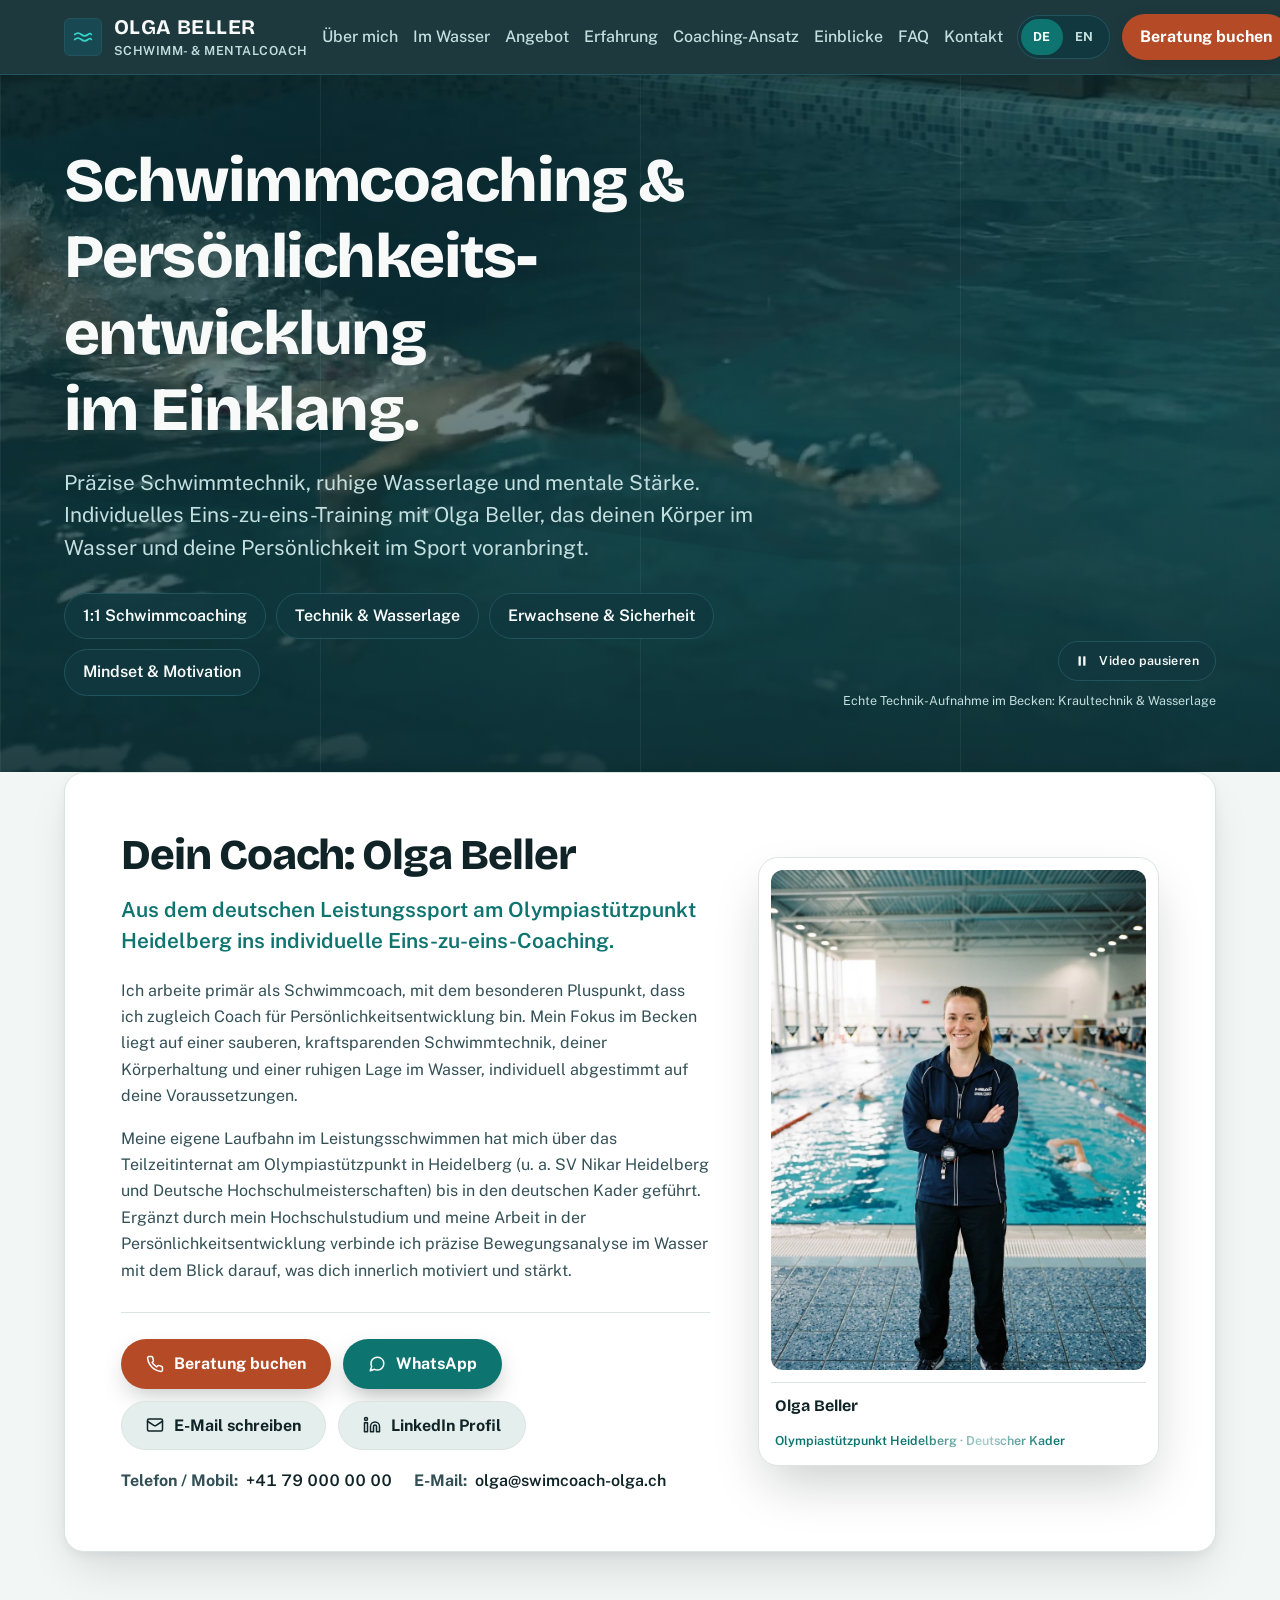
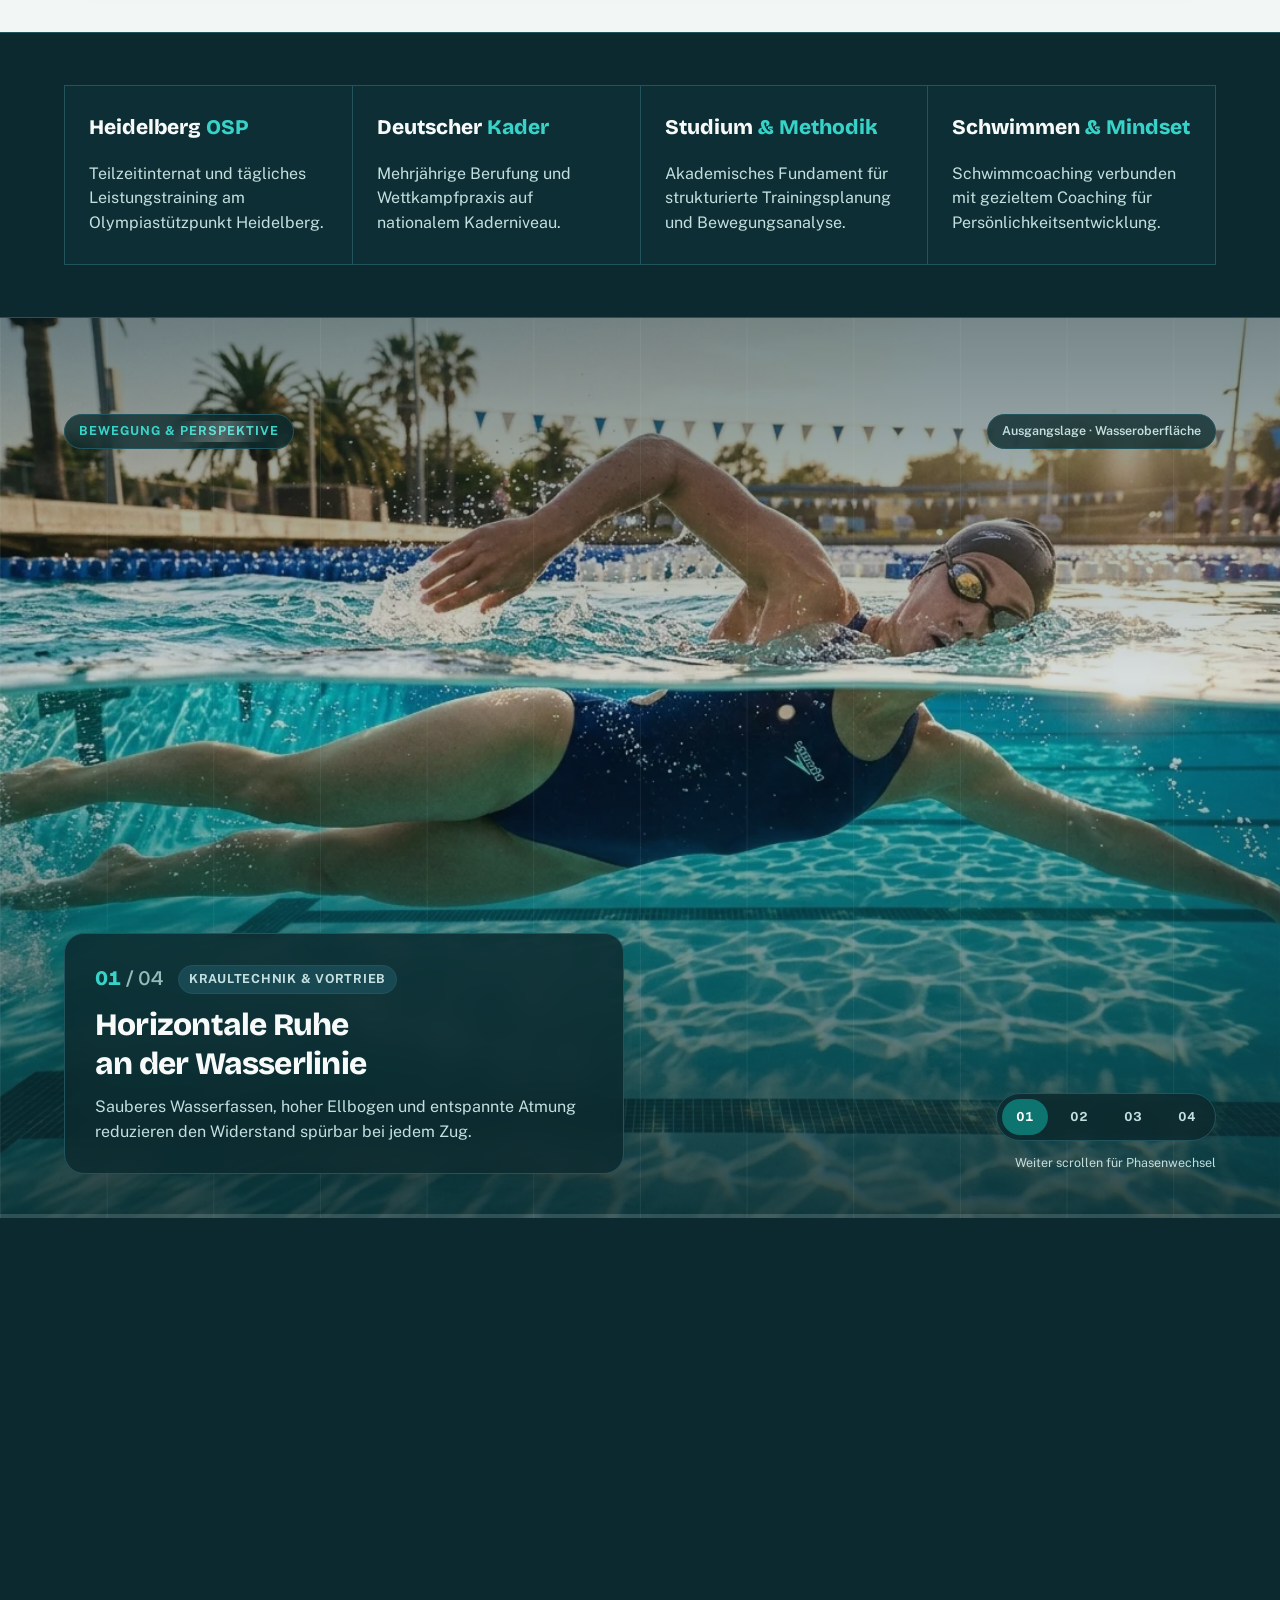
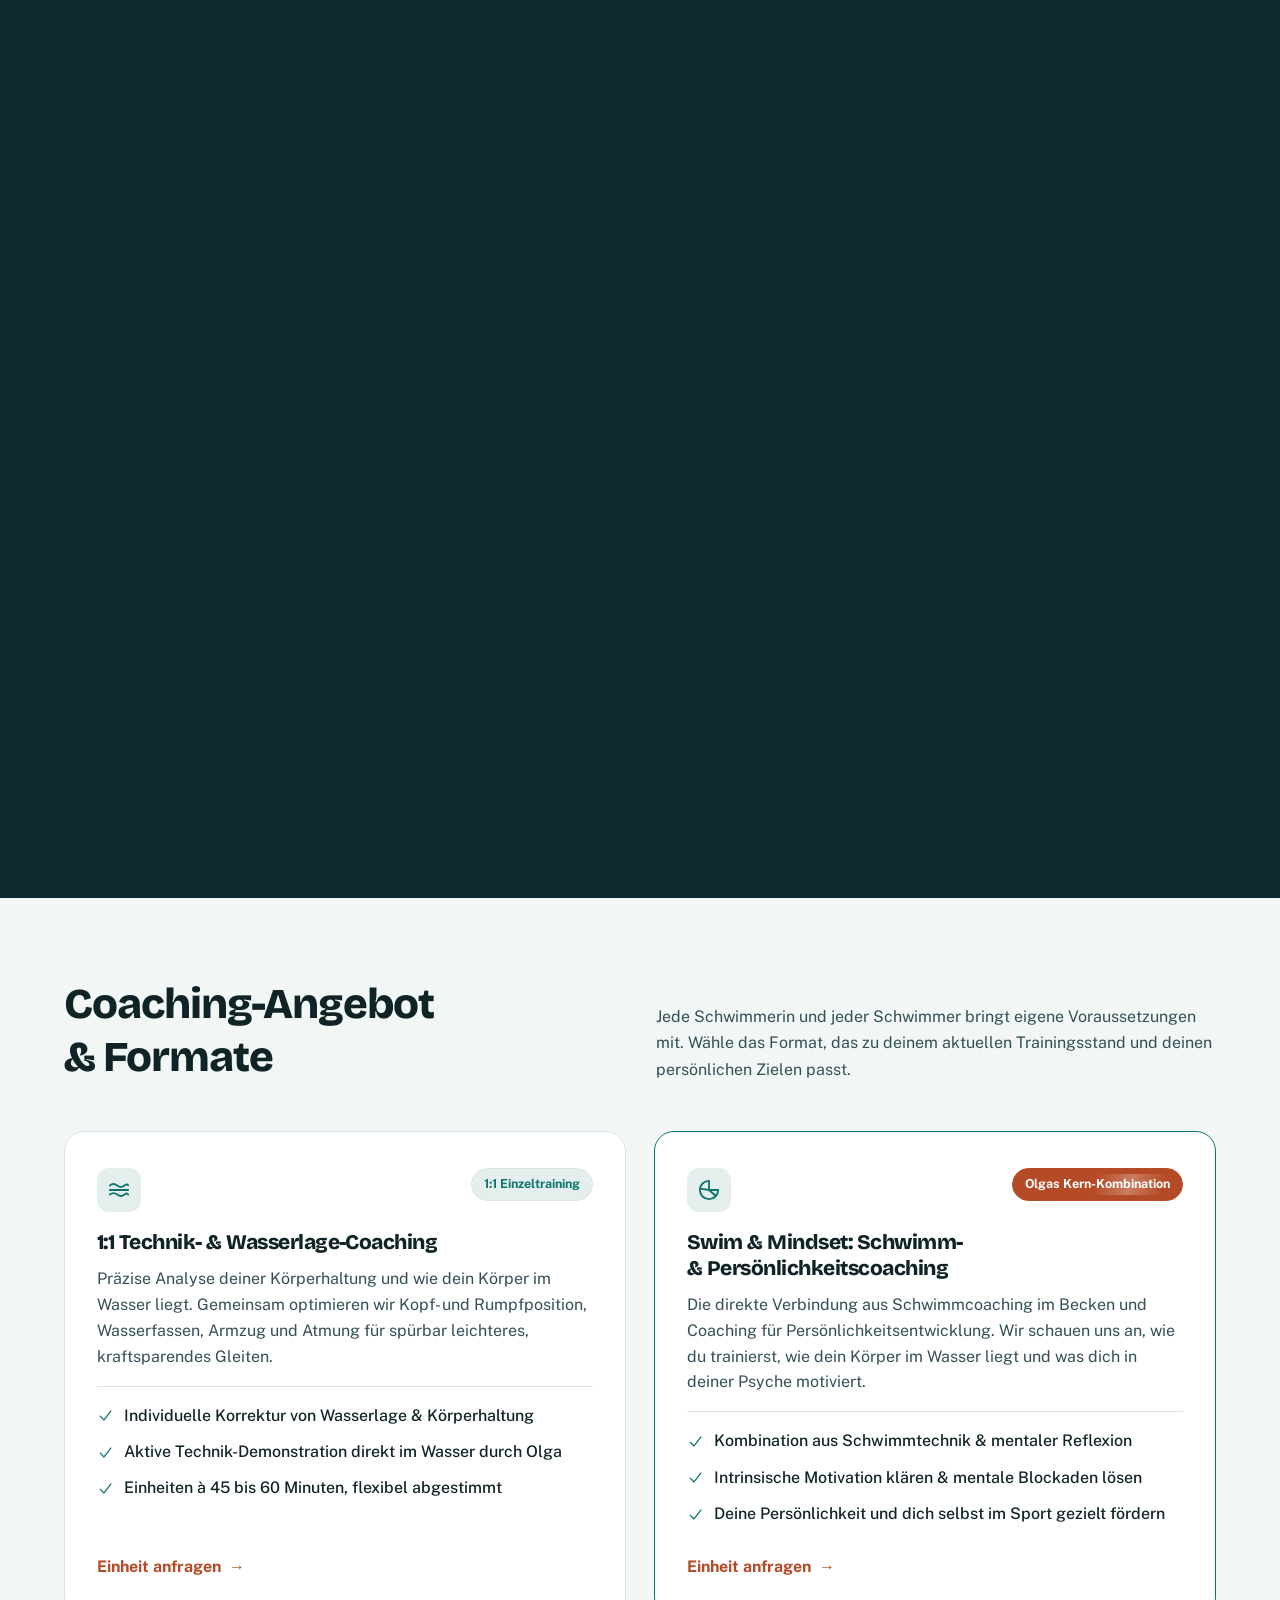
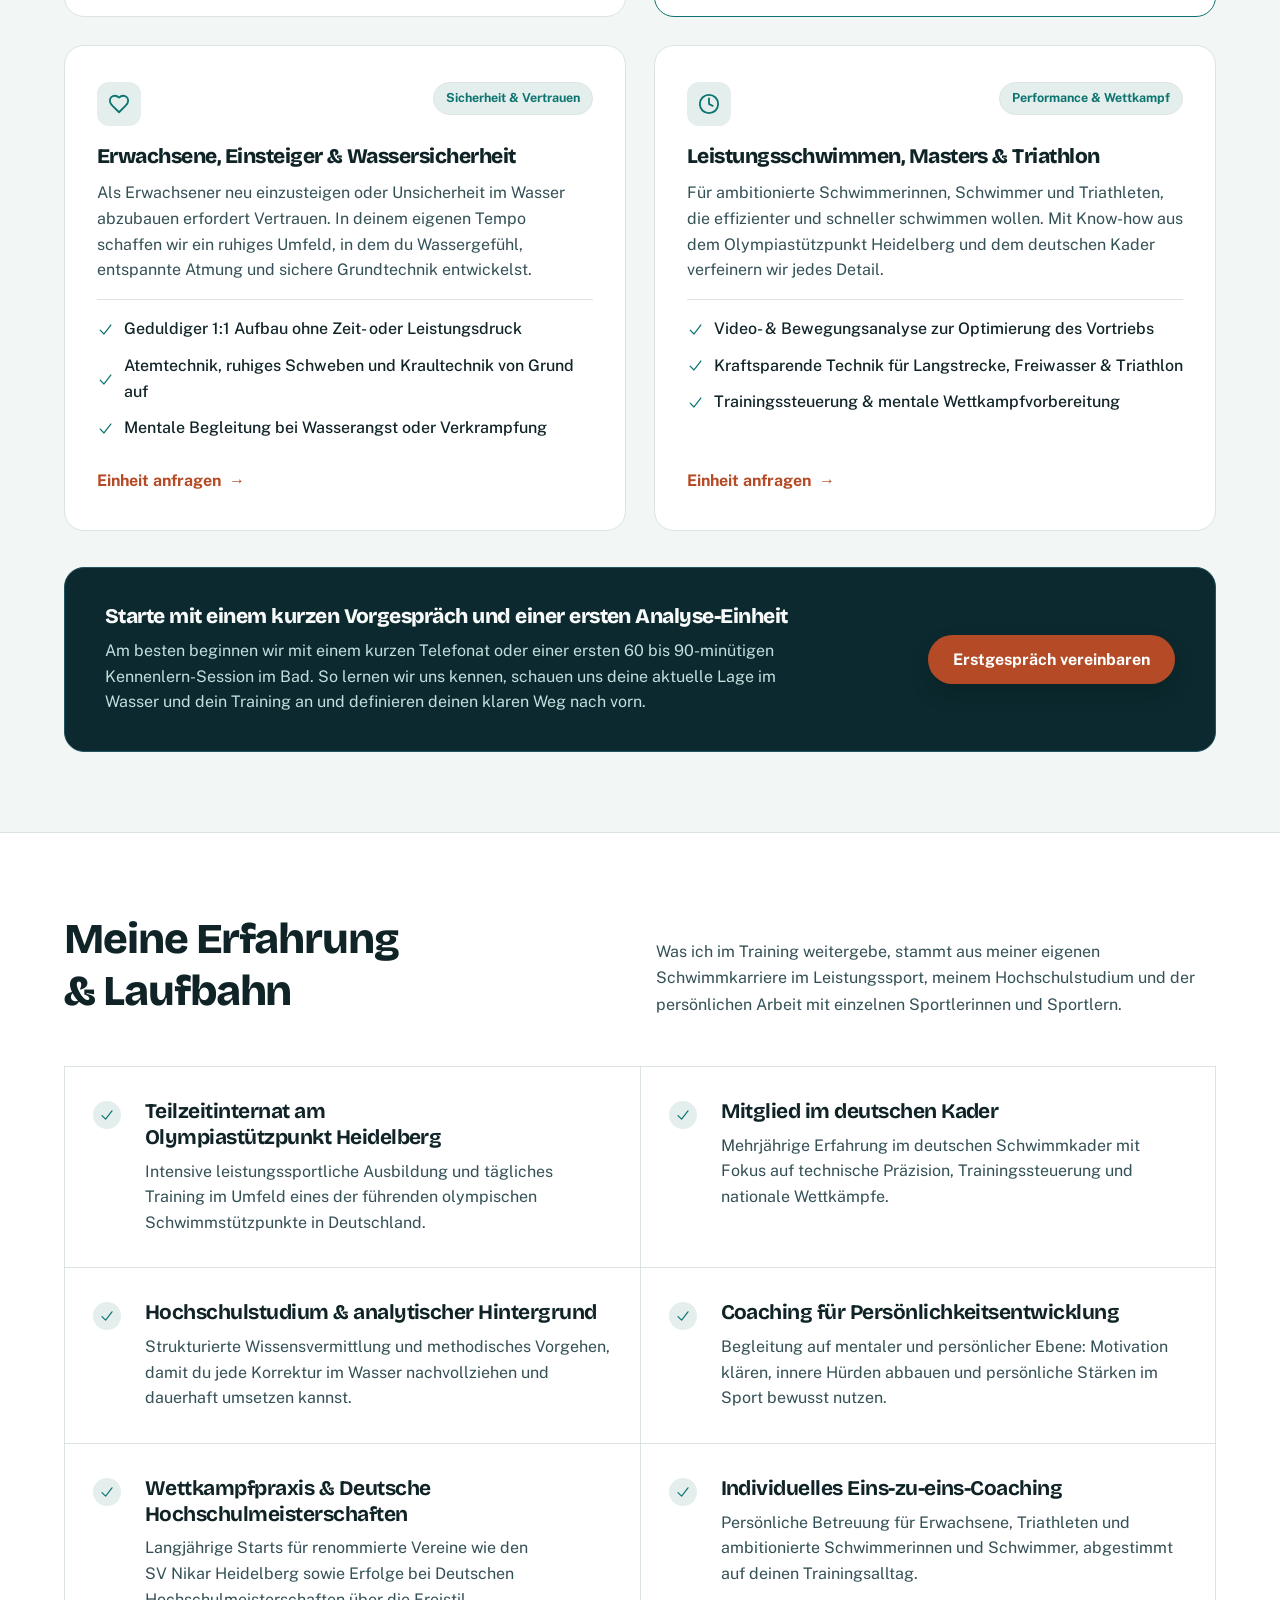
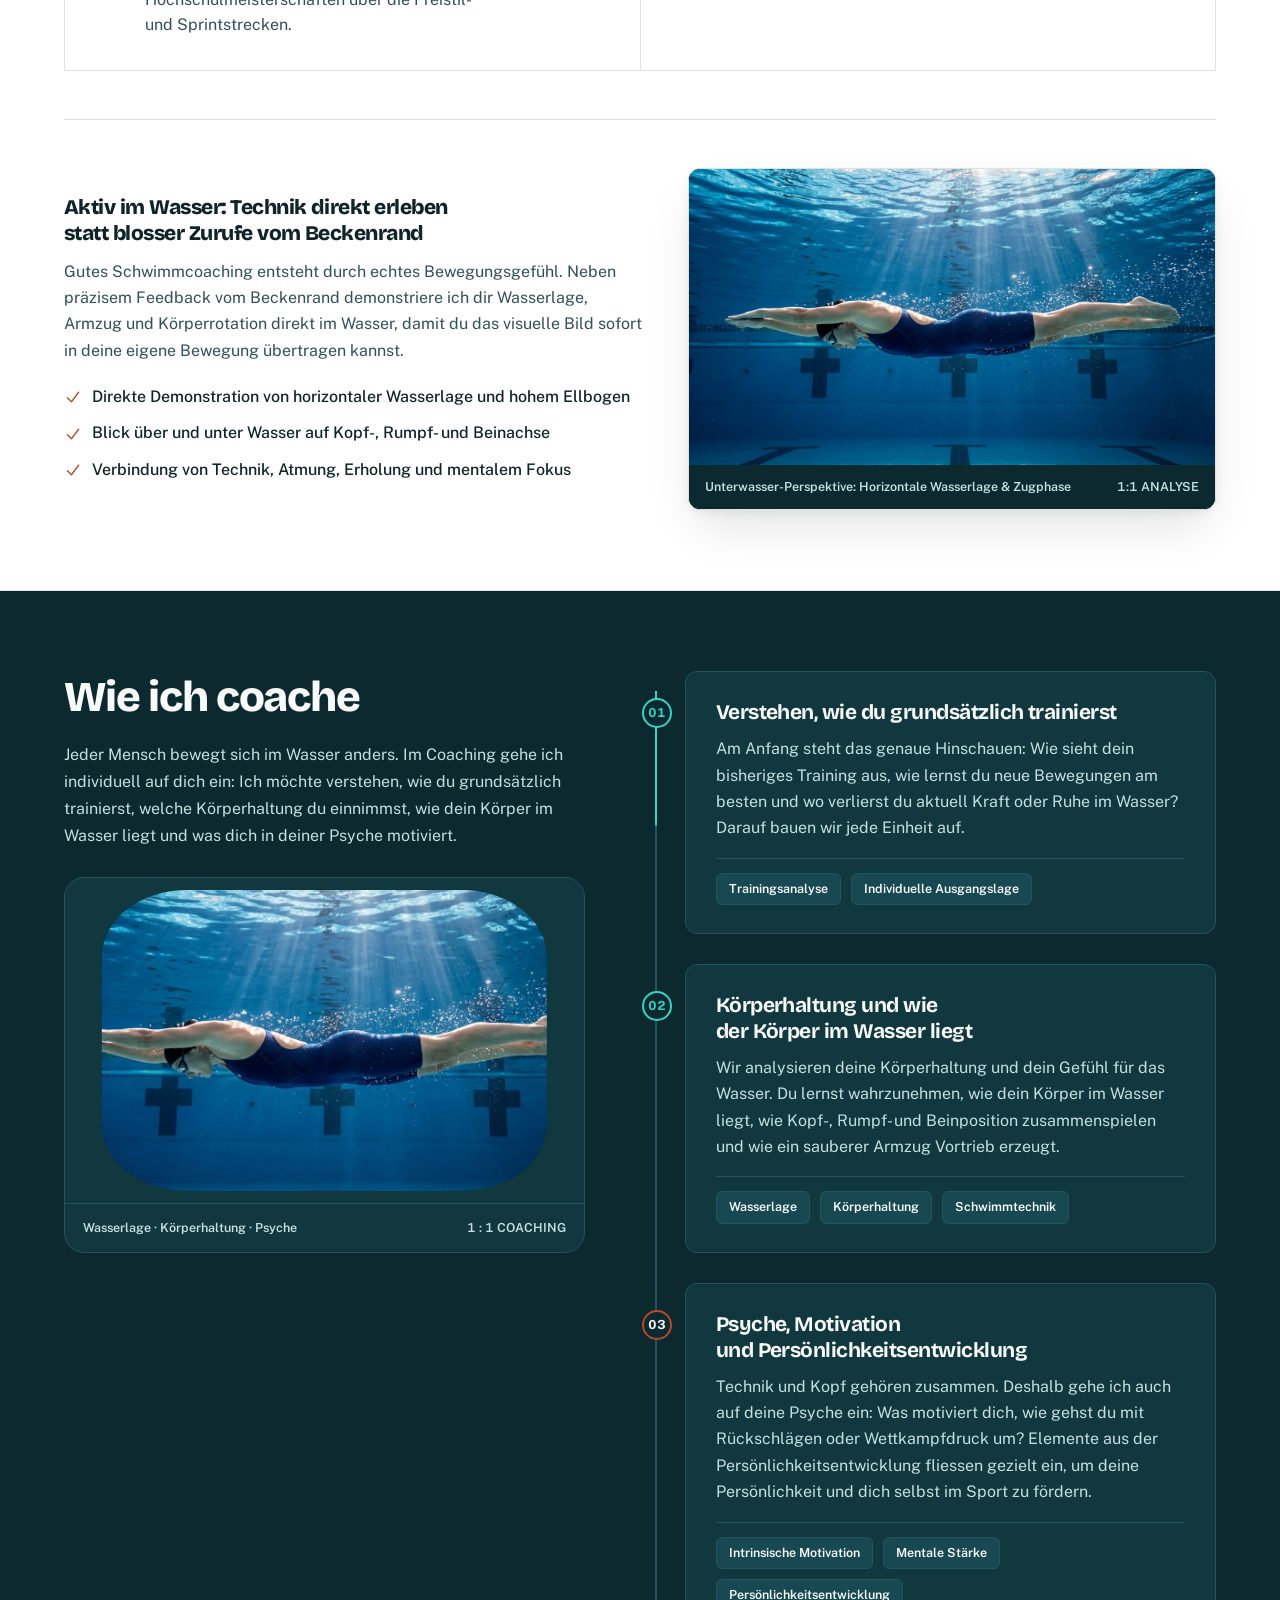
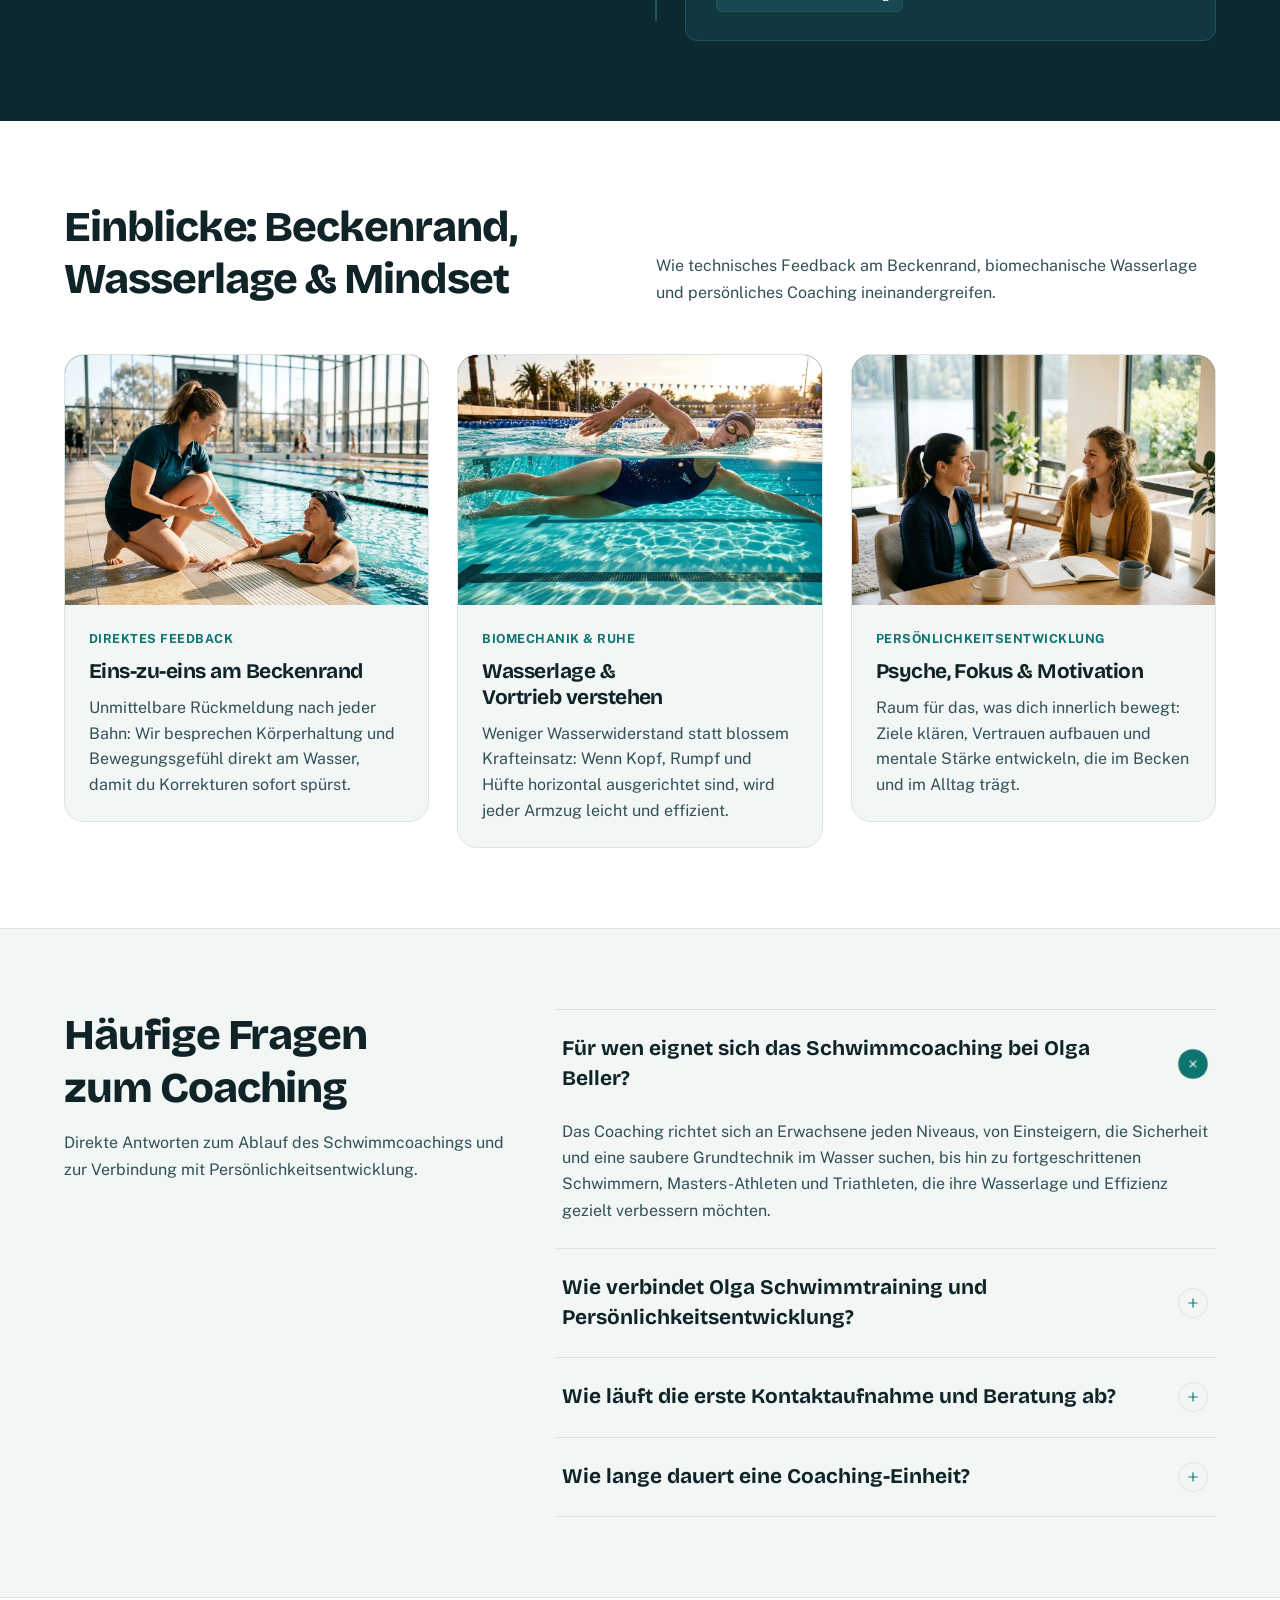
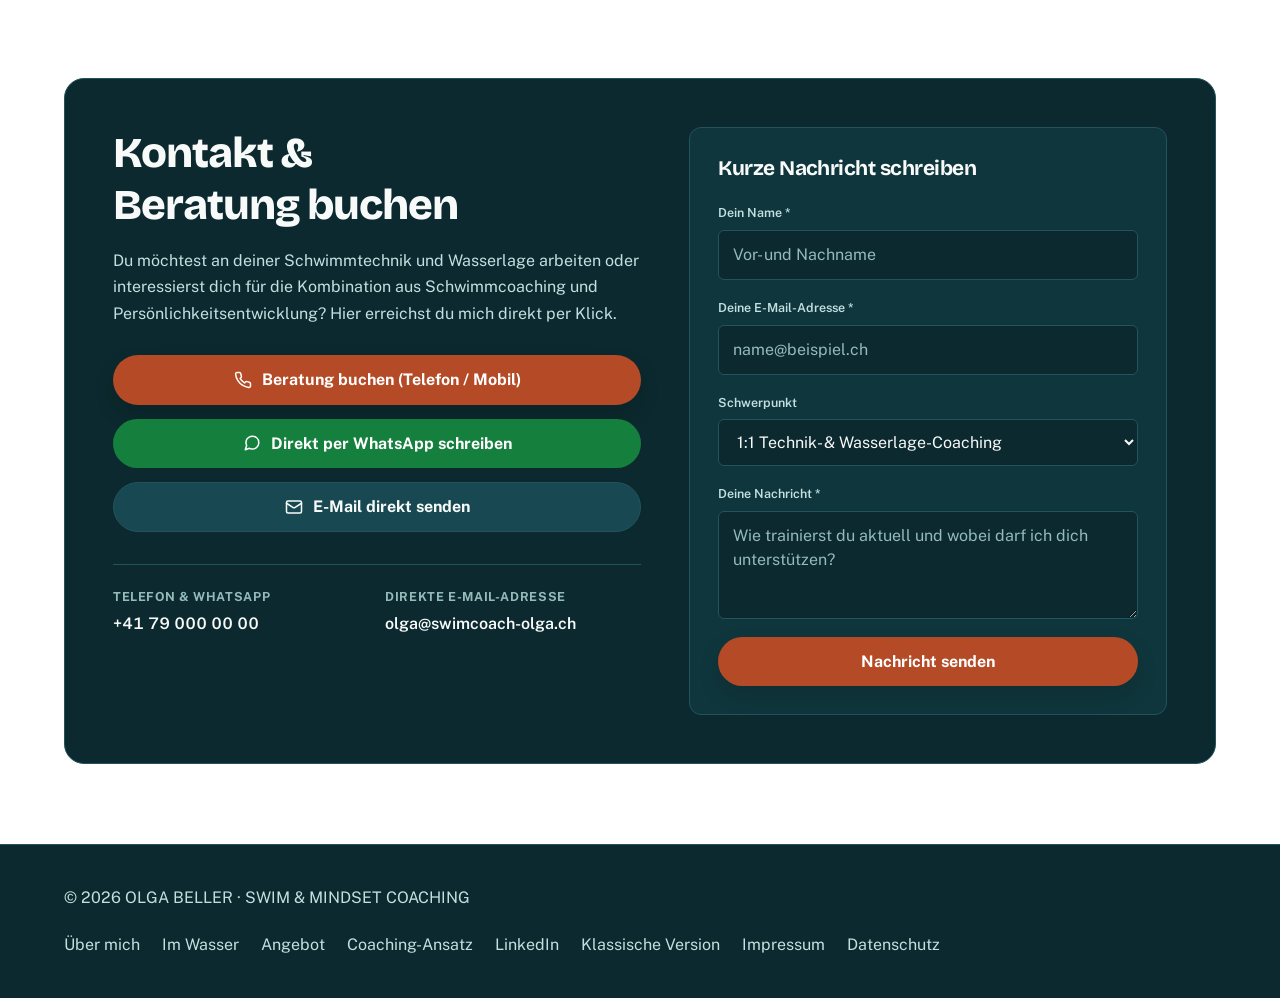
==== commit 2d20db04: "Audit & polish V2 across all skills (Impeccable, Refero, Unslop, SEO/GEO/AEO, A11y)" ====
--- a/v2.html
+++ b/v2.html
@@ -3,26 +3,118 @@
 <head>
   <meta charset="UTF-8">
   <meta name="viewport" content="width=device-width, initial-scale=1.0">
-  <title>Olga Beller — Schwimmcoach &amp; Persönlichkeitsentwicklung | Swim &amp; Mindset (V2)</title>
-  <meta name="description" content="Individuelles 1:1 Schwimmcoaching und Coaching für Persönlichkeitsentwicklung mit Olga Beller. Erfahrung aus dem Teilzeitinternat am Olympiastützpunkt Heidelberg, dem deutschen Kader und Hochschulstudium.">
+  <title>Schwimmcoaching &amp; Mindset im 1:1 Training | Olga Beller</title>
+  <meta name="description" content="1:1 Schwimmcoaching und Persönlichkeitsentwicklung mit Olga Beller (OSP Heidelberg, Deutscher Kader). Technik, Wasserlage &amp; Fokus. Jetzt Beratung buchen.">
   <meta name="robots" content="index, follow">
+  <meta name="referrer" content="strict-origin-when-cross-origin">
   <link rel="canonical" href="https://olga-swimcoach.ch/v2.html">
   <link rel="alternate" hreflang="de" href="https://olga-swimcoach.ch/v2.html">
   <link rel="alternate" hreflang="en" href="https://olga-swimcoach.ch/v2.html?lang=en">
+  <link rel="alternate" hreflang="x-default" href="https://olga-swimcoach.ch/v2.html">
 
   <meta property="og:type" content="website">
-  <meta property="og:title" content="Olga Beller — Schwimmcoach &amp; Persönlichkeitsentwicklung">
-  <meta property="og:description" content="Präzise Schwimmtechnik, ruhige Wasserlage und mentale Klarheit. Eins-zu-eins-Coaching mit Olga Beller.">
+  <meta property="og:title" content="Schwimmcoaching &amp; Mindset im 1:1 Training | Olga Beller">
+  <meta property="og:description" content="Präzise Schwimmtechnik, ruhige Wasserlage und mentale Stärke. Eins-zu-eins-Coaching mit Olga Beller aus dem Olympiastützpunkt Heidelberg und dem deutschen Kader.">
+  <meta property="og:url" content="https://olga-swimcoach.ch/v2.html">
   <meta property="og:image" content="https://olga-swimcoach.ch/assets/img/og-image.jpg">
+  <meta name="twitter:card" content="summary_large_image">
   <meta name="theme-color" content="#0b292e">
 
   <link rel="icon" type="image/svg+xml" href="assets/img/favicon.svg">
   <link rel="preload" href="assets/fonts/bricolage-grotesque-latin.woff2" as="font" type="font/woff2" crossorigin>
   <link rel="preload" href="assets/fonts/public-sans-latin.woff2" as="font" type="font/woff2" crossorigin>
   <link rel="stylesheet" href="assets/css/v2.css">
+
+  <!-- Schema.org JSON-LD: Person + Service + FAQPage (SEO / GEO / AEO Optimized) -->
+  <script type="application/ld+json">
+  {
+    "@context": "https://schema.org",
+    "@graph": [
+      {
+        "@type": "Person",
+        "@id": "https://olga-swimcoach.ch/#olga",
+        "name": "Olga Beller",
+        "jobTitle": "Schwimmcoach & Coach für Persönlichkeitsentwicklung",
+        "description": "Ehemalige Leistungsschwimmerin am Olympiastützpunkt Heidelberg (Teilzeitinternat) und im deutschen Kader (u. a. SV Nikar Heidelberg, Deutsche Hochschulmeisterschaften) mit Hochschulstudium sowie Spezialisierung auf 1:1 Schwimmcoaching und Persönlichkeitsentwicklung.",
+        "url": "https://olga-swimcoach.ch/v2.html",
+        "image": "https://olga-swimcoach.ch/assets/img/olga-portrait.jpg",
+        "sameAs": [
+          "https://www.linkedin.com/in/olga-beller-476a40143/"
+        ],
+        "knowsAbout": [
+          "Schwimmcoaching",
+          "Schwimmtechnik und Kraultechnik",
+          "Wasserlage und Körperhaltung im Wasser",
+          "Persönlichkeitsentwicklung im Sport",
+          "Mentales Training und intrinsische Motivation"
+        ]
+      },
+      {
+        "@type": "Service",
+        "@id": "https://olga-swimcoach.ch/v2.html#service",
+        "name": "1:1 Schwimmcoaching & Coaching für Persönlichkeitsentwicklung",
+        "provider": {
+          "@id": "https://olga-swimcoach.ch/#olga"
+        },
+        "serviceType": [
+          "1:1 Technik- & Wasserlage-Coaching",
+          "Swim & Mindset: Schwimm- & Persönlichkeitscoaching",
+          "Erwachsene, Einsteiger & Wassersicherheit",
+          "Leistungsschwimmen, Masters & Triathlon"
+        ],
+        "description": "Individuelles Eins-zu-eins-Schwimmtraining mit Fokus auf Trainingsverständnis, Körperhaltung, Wasserlage sowie Psyche, Motivation und Persönlichkeitsentwicklung."
+      },
+      {
+        "@type": "FAQPage",
+        "@id": "https://olga-swimcoach.ch/v2.html#faqpage",
+        "mainEntity": [
+          {
+            "@type": "Question",
+            "name": "Für wen eignet sich das Schwimmcoaching bei Olga Beller?",
+            "acceptedAnswer": {
+              "@type": "Answer",
+              "text": "Das Coaching richtet sich an Erwachsene jeden Niveaus, von Einsteigern, die Sicherheit und eine saubere Grundtechnik im Wasser suchen, bis hin zu fortgeschrittenen Schwimmern, Masters-Athleten und Triathleten, die ihre Wasserlage und Effizienz gezielt verbessern möchten."
+            }
+          },
+          {
+            "@type": "Question",
+            "name": "Wie verbindet Olga Schwimmtraining und Persönlichkeitsentwicklung?",
+            "acceptedAnswer": {
+              "@type": "Answer",
+              "text": "Primär arbeiten wir an deiner Schwimmtechnik, deiner Körperhaltung und deiner Lage im Wasser. Da körperliche Haltung, Atmung und mentale Einstellung im Wasser unmittelbar zusammenhängen, beziehen wir auf Wunsch deine Motivation, deinen Umgang mit Leistungsdruck und persönliche Entwicklungsziele in das Coaching ein."
+            }
+          },
+          {
+            "@type": "Question",
+            "name": "Wie läuft die erste Kontaktaufnahme und Beratung ab?",
+            "acceptedAnswer": {
+              "@type": "Answer",
+              "text": "Über den Button Beratung buchen erreichst du mich direkt telefonisch oder per WhatsApp, alternativ über den sichtbaren E-Mail-Button oder das Kontaktformular. In einem kurzen Vorgespräch klären wir deinen aktuellen Trainingsstand, deine Ziele und vereinbaren unsere erste gemeinsame Einheit."
+            }
+          },
+          {
+            "@type": "Question",
+            "name": "Wie lange dauert eine Coaching-Einheit?",
+            "acceptedAnswer": {
+              "@type": "Answer",
+              "text": "Eine reguläre 1:1 Schwimmeinheit dauert in der Regel 45 bis 60 Minuten. Für den ersten Termin oder für eine kombinierte Einheit aus Schwimmtechnik und Persönlichkeitsentwicklung empfehlen sich 60 bis 90 Minuten, um Technik und Ziele in Ruhe abzustimmen."
+            }
+          }
+        ]
+      }
+    ]
+  }
+  </script>
 </head>
 <body>
   <div id="root"></div>
+  <noscript>
+    <main class="container" style="padding:48px 24px;color:#102428;">
+      <h1>Schwimmcoaching &amp; Persönlichkeitsentwicklung im Einklang — Olga Beller</h1>
+      <p>Individuelles 1:1 Schwimmcoaching, Wasserlage-Analyse und Coaching für Persönlichkeitsentwicklung mit Olga Beller (Olympiastützpunkt Heidelberg, Deutscher Kader, Hochschulstudium).</p>
+      <p><a href="index.html">Klassische HTML-Version ohne JavaScript öffnen</a> · <a href="mailto:olga@swimcoach-olga.ch">olga@swimcoach-olga.ch</a></p>
+    </main>
+  </noscript>
   <script defer src="assets/js/v2.bundle.js"></script>
 </body>
 </html>
--- a/assets/css/v2.css
+++ b/assets/css/v2.css
@@ -53,7 +53,7 @@
   --font-display: "Bricolage Grotesque", -apple-system, BlinkMacSystemFont, "Segoe UI", sans-serif;
   --font-body: "Public Sans", -apple-system, BlinkMacSystemFont, "Segoe UI", sans-serif;
 
-  /* Shadows */
+  /* Shadows — Neutral elevation with real offset */
   --shadow-dossier: 0 22px 48px -12px rgba(10, 16, 17, 0.14), 0 4px 12px -2px rgba(10, 16, 17, 0.07);
   --shadow-portrait: 0 24px 52px -10px rgba(10, 16, 17, 0.22);
   --shadow-cta: 0 10px 24px -6px rgba(10, 16, 17, 0.26);
@@ -74,7 +74,7 @@
   --ease-out-expo: cubic-bezier(0.16, 1, 0.3, 1);
 
   /* Layout Variables */
-  --tweak-hero-min-h: 600px;
+  --tweak-hero-min-h: 580px;
   --tweak-dossier-overlap: -56px;
   --tweak-section-pad-y: 80px;
   --tweak-container-max: 1200px;
@@ -291,7 +291,7 @@
 .page-scroll-fill {
   width: 100%;
   height: 100%;
-  background: linear-gradient(90deg, var(--color-hydro-bright) 0%, var(--color-signal) 100%);
+  background-color: var(--color-hydro-bright);
   transform-origin: left center;
   transform: scaleX(0);
 }
@@ -324,56 +324,52 @@
   max-width: 100%;
   hyphens: manual;
   overflow-wrap: break-word;
-  will-change: transform, opacity;
 }
 
 .rb-blur-word {
   display: inline-block;
-  will-change: filter, opacity, transform;
-}
-
-@keyframes rb-shimmer {
-  0% {
-    background-position: 120% 50%;
-  }
-  100% {
-    background-position: -20% 50%;
-  }
 }
 
 .rb-shiny-text {
-  display: inline-block;
-  background-size: 220% 100%;
-  -webkit-background-clip: text;
-  background-clip: text;
-  color: transparent;
-  animation: rb-shimmer var(--shiny-duration, 4.5s) ease-in-out infinite;
-}
-
-.rb-shiny-on-dark {
-  background-image: linear-gradient(
-    110deg,
-    var(--color-hydro-bright) 25%,
-    #ffffff 50%,
-    var(--color-hydro-bright) 75%
+  position: relative;
+  display: inline-flex;
+  align-items: center;
+  overflow: hidden;
+  color: inherit;
+  vertical-align: bottom;
+}
+
+.rb-shiny-label {
+  position: relative;
+  z-index: 1;
+}
+
+.rb-shiny-sheen {
+  position: absolute;
+  top: 0;
+  bottom: 0;
+  left: 0;
+  width: 48%;
+  z-index: 2;
+  pointer-events: none;
+  transform: translateX(-160%) skewX(-18deg);
+}
+
+.rb-shiny-on-dark .rb-shiny-sheen {
+  background: linear-gradient(
+    90deg,
+    rgba(255, 255, 255, 0) 0%,
+    rgba(255, 255, 255, 0.28) 50%,
+    rgba(255, 255, 255, 0) 100%
   );
 }
 
-.rb-shiny-on-light {
-  background-image: linear-gradient(
-    110deg,
-    var(--color-hydro) 25%,
-    #1ca7a0 50%,
-    var(--color-hydro) 75%
-  );
-}
-
-.service-card-featured .service-badge .rb-shiny-text {
-  background-image: linear-gradient(
-    110deg,
-    #ffffff 25%,
-    #ffe5dc 50%,
-    #ffffff 75%
+.rb-shiny-on-light .rb-shiny-sheen {
+  background: linear-gradient(
+    90deg,
+    rgba(255, 255, 255, 0) 0%,
+    rgba(255, 255, 255, 0.65) 50%,
+    rgba(255, 255, 255, 0) 100%
   );
 }
 
@@ -427,7 +423,6 @@
   position: relative;
   transform-style: preserve-3d;
   transform-origin: center center;
-  will-change: transform;
   border-radius: var(--radius-lg);
 }
 
@@ -451,25 +446,6 @@
 /* Magnet */
 .rb-magnet {
   display: inline-flex;
-  will-change: transform;
-}
-
-/* Section Kicker */
-.section-kicker {
-  display: inline-flex;
-  align-items: center;
-  gap: 8px;
-  font-family: var(--font-body);
-  font-size: 0.78rem;
-  font-weight: 700;
-  letter-spacing: 0.08em;
-  text-transform: uppercase;
-  color: var(--color-hydro);
-  margin-bottom: 10px;
-}
-
-.section-kicker-dark {
-  color: var(--color-hydro-bright);
 }
 
 /* ==========================================================================
@@ -526,7 +502,7 @@
 .brand-name {
   font-family: var(--font-display);
   font-weight: 700;
-  font-size: 1.28rem;
+  font-size: 1.3rem;
   letter-spacing: 0.02em;
   color: var(--color-ink-on-dark);
 }
@@ -551,7 +527,7 @@
 
 .nav-links a {
   text-decoration: none;
-  font-size: 0.95rem;
+  font-size: 1rem;
   font-weight: 500;
   color: var(--color-ink-on-dark-secondary);
   padding: 6px 0;
@@ -588,7 +564,9 @@
   font-size: 0.78rem;
   font-weight: 700;
   letter-spacing: 0.04em;
-  padding: 5px 11px;
+  min-height: 36px;
+  min-width: 40px;
+  padding: 6px 12px;
   border-radius: var(--radius-pill);
   cursor: pointer;
   transition:
@@ -612,7 +590,8 @@
   background-color: var(--color-signal);
   color: var(--color-paper);
   font-weight: 700;
-  font-size: 0.95rem;
+  font-size: 1rem;
+  min-height: 42px;
   padding: 10px 18px;
   border-radius: var(--radius-pill);
   text-decoration: none;
@@ -631,11 +610,13 @@
   background: var(--color-abyss-elevated);
   color: var(--color-ink-on-dark);
   border-radius: var(--radius-sm);
+  min-width: 44px;
+  min-height: 44px;
   padding: 8px 10px;
   cursor: pointer;
 }
 
-@media (max-width: 1120px) {
+@media (max-width: 1180px) {
   .nav-bar > nav {
     position: absolute;
   }
@@ -735,40 +716,16 @@
   gap: 32px;
 }
 
-.hero-kicker-badge {
-  display: inline-flex;
-  align-items: center;
-  gap: 10px;
-  padding: 6px 14px;
-  border-radius: var(--radius-pill);
-  background-color: rgba(17, 56, 63, 0.82);
-  border: 1px solid var(--rule-dark);
-  font-size: 0.78rem;
-  font-weight: 700;
-  letter-spacing: 0.06em;
-  text-transform: uppercase;
-  margin-bottom: 18px;
-  backdrop-filter: blur(8px);
-}
-
-.hero-kicker-dot {
-  width: 7px;
-  height: 7px;
-  border-radius: var(--radius-pill);
-  background-color: var(--color-hydro-bright);
-  box-shadow: 0 0 10px var(--color-hydro-bright);
-}
-
 .video-banner-title {
   font-size: 3.85rem;
   font-weight: 800;
   color: var(--color-ink-on-dark);
-  max-width: 24ch;
+  max-width: 28ch;
   margin-bottom: 18px;
 }
 
 .video-banner-sub {
-  font-size: 1.28rem;
+  font-size: 1.3rem;
   color: var(--color-ink-on-dark-secondary);
   max-width: 58ch;
   line-height: 1.58;
@@ -786,12 +743,13 @@
 .hero-topic-pill {
   display: inline-flex;
   align-items: center;
+  min-height: 42px;
   background-color: rgba(17, 56, 63, 0.88);
   color: var(--color-ink-on-dark);
   border: 1px solid var(--rule-dark);
   border-radius: var(--radius-pill);
   padding: 9px 18px;
-  font-size: 0.96rem;
+  font-size: 1rem;
   font-weight: 600;
   text-decoration: none;
   backdrop-filter: blur(8px);
@@ -814,6 +772,7 @@
   display: inline-flex;
   align-items: center;
   gap: 10px;
+  min-height: 40px;
   background-color: rgba(17, 56, 63, 0.88);
   color: var(--color-ink-on-dark);
   border: 1px solid var(--rule-dark);
@@ -844,7 +803,7 @@
     padding-bottom: 88px;
   }
   .video-banner-title {
-    font-size: 2.55rem;
+    font-size: 2.65rem;
   }
   .video-banner-sub {
     font-size: 1rem;
@@ -925,11 +884,12 @@
   align-items: center;
   justify-content: center;
   gap: 10px;
+  min-height: 46px;
   font-family: var(--font-body);
   font-weight: 700;
   font-size: 1rem;
   line-height: 1.35;
-  padding: 14px 24px;
+  padding: 13px 24px;
   border-radius: var(--radius-pill);
   text-decoration: none;
   cursor: pointer;
@@ -1143,7 +1103,6 @@
   width: 100%;
   height: 100%;
   overflow: hidden;
-  will-change: clip-path;
 }
 
 .svg-reel-layer-1 {
@@ -1168,7 +1127,6 @@
   object-fit: cover;
   object-position: center center;
   transform-origin: center center;
-  will-change: transform;
 }
 
 .svg-reel-scrim {
@@ -1222,6 +1180,7 @@
   border-radius: var(--radius-pill);
   background-color: rgba(11, 41, 46, 0.78);
   border: 1px solid var(--rule-dark);
+  color: var(--color-hydro-bright);
   font-size: 0.78rem;
   font-weight: 700;
   letter-spacing: 0.08em;
@@ -1280,7 +1239,7 @@
 
 .svg-reel-counter {
   font-family: var(--font-display);
-  font-size: 1.15rem;
+  font-size: 1.3rem;
   font-weight: 800;
   color: var(--color-hydro-bright);
 }
@@ -1303,7 +1262,7 @@
 }
 
 .svg-reel-title {
-  font-size: 1.85rem;
+  font-size: 1.95rem;
   font-weight: 800;
   color: var(--color-ink-on-dark);
   margin-bottom: 10px;
@@ -1340,7 +1299,9 @@
   color: var(--color-ink-on-dark-secondary);
   font-size: 0.78rem;
   font-weight: 700;
-  padding: 7px 13px;
+  min-height: 36px;
+  min-width: 42px;
+  padding: 7px 14px;
   border-radius: var(--radius-pill);
   cursor: pointer;
   transition:
@@ -1391,7 +1352,7 @@
   display: grid;
   grid-template-columns: repeat(2, 1fr);
   gap: 20px;
-  margin-top: 20px;
+  margin-top: 28px;
 }
 
 .reel-reduced-card {
@@ -1404,7 +1365,14 @@
 .reel-reduced-num {
   color: var(--color-hydro-bright);
   font-weight: 700;
-  font-size: 0.85rem;
+  font-size: 0.78rem;
+}
+
+.reel-reduced-title {
+  font-size: 1.3rem;
+  font-weight: 700;
+  color: var(--color-ink-on-dark);
+  margin: 8px 0;
 }
 
 @media (max-width: 860px) {
@@ -1419,7 +1387,7 @@
     padding: 22px 20px;
   }
   .svg-reel-title {
-    font-size: 1.45rem;
+    font-size: 1.3rem;
   }
   .reel-reduced-grid {
     grid-template-columns: 1fr;
@@ -1450,6 +1418,10 @@
   color: var(--color-ink);
 }
 
+.section-heading-on-dark {
+  color: var(--color-ink-on-dark);
+}
+
 .section-intro {
   font-size: 1rem;
   color: var(--color-ink-secondary);
@@ -1476,8 +1448,8 @@
 }
 
 .service-card-featured {
-  border-color: var(--color-hydro);
-  background: linear-gradient(180deg, #ffffff 0%, #f4f9f8 100%);
+  background-color: var(--color-paper);
+  border: 1.5px solid var(--color-hydro);
 }
 
 .service-header {
@@ -1517,7 +1489,7 @@
 }
 
 .service-title {
-  font-size: 1.32rem;
+  font-size: 1.3rem;
   font-weight: 800;
   color: var(--color-ink);
   margin-bottom: 10px;
@@ -1668,7 +1640,7 @@
 }
 
 .experience-item-title {
-  font-size: 1.28rem;
+  font-size: 1.3rem;
   font-weight: 700;
   color: var(--color-ink);
   margin-bottom: 8px;
@@ -1693,7 +1665,7 @@
 }
 
 .inwater-title {
-  font-size: 1.35rem;
+  font-size: 1.3rem;
   font-weight: 800;
   color: var(--color-ink);
   margin-bottom: 12px;
@@ -1812,7 +1784,6 @@
 .how-portal-mask-box {
   overflow: hidden;
   background-color: var(--color-abyss);
-  will-change: clip-path;
 }
 
 .how-portal-mask-box img {
@@ -1820,7 +1791,6 @@
   aspect-ratio: 16 / 10;
   object-fit: cover;
   transform-origin: center center;
-  will-change: transform;
 }
 
 .how-plate-caption {
@@ -1855,7 +1825,7 @@
 .coaching-beam-fill {
   width: 100%;
   height: 100%;
-  background: linear-gradient(180deg, var(--color-hydro-bright) 0%, var(--color-signal) 100%);
+  background-color: var(--color-hydro-bright);
   transform-origin: top center;
   transform: scaleY(0);
 }
@@ -1886,7 +1856,7 @@
   background-color: var(--color-abyss);
   border: 2px solid var(--color-hydro-bright);
   color: var(--color-hydro-bright);
-  font-size: 0.75rem;
+  font-size: 0.78rem;
   font-weight: 700;
   display: flex;
   align-items: center;
@@ -1895,7 +1865,7 @@
 
 .coaching-stage:last-child .coaching-stage-node {
   border-color: var(--color-signal);
-  color: #ffb89e;
+  color: var(--color-ink-on-dark);
 }
 
 .coaching-stage-title {
@@ -2002,7 +1972,7 @@
 }
 
 .insight-title {
-  font-size: 1.28rem;
+  font-size: 1.3rem;
   font-weight: 700;
   color: var(--color-ink);
 }
@@ -2059,7 +2029,7 @@
   cursor: pointer;
   padding: 24px 8px;
   font-family: var(--font-display);
-  font-size: 1.28rem;
+  font-size: 1.3rem;
   line-height: 1.45;
   font-weight: 700;
   color: var(--color-ink);
@@ -2296,7 +2266,7 @@
 }
 
 .form-status {
-  font-size: 0.95rem;
+  font-size: 1rem;
   padding: 12px 16px;
   border-radius: var(--radius-sm);
 }
@@ -2369,6 +2339,17 @@
   }
 }
 
+@media (pointer: coarse) {
+  .lang-btn {
+    min-height: 40px;
+    min-width: 44px;
+  }
+  .svg-reel-dot {
+    min-height: 42px;
+    min-width: 44px;
+  }
+}
+
 /* ==========================================================================
    Footer
    ========================================================================== */
@@ -2378,7 +2359,7 @@
   color: var(--color-ink-on-dark-secondary);
   border-top: 1px solid var(--rule-dark);
   padding: 40px 0;
-  font-size: 0.95rem;
+  font-size: 1rem;
 }
 
 .footer-inner {
@@ -2417,9 +2398,8 @@
     --duration-default: 0ms;
     --duration-slow: 0ms;
   }
-  .rb-shiny-text {
+  .rb-shiny-sheen {
     animation: none;
-    background: none;
-    color: inherit;
-  }
-}
+    display: none;
+  }
+}
